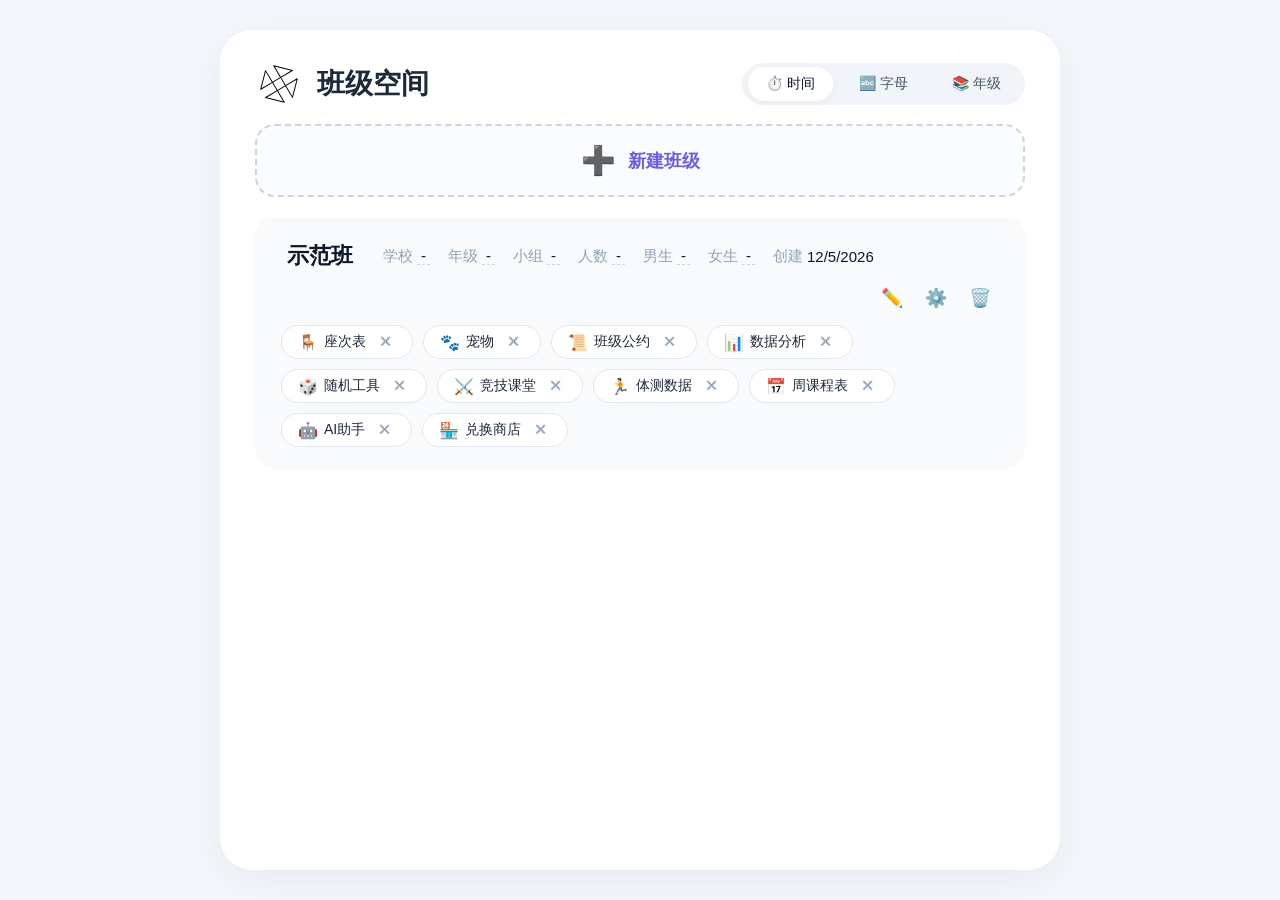
==== index.html @ f563e277 "Add files via upload" ====
<!-- 班级管理系统 | Copyright (c) 2026 黄迁胜 | 根据 MIT 许可证授权，详情请见项目根目录的 LICENSE 文件 -->
<!DOCTYPE html>
<html lang="zh-CN">
<head>
    <meta charset="UTF-8" />
    <meta name="viewport" content="width=device-width, initial-scale=1.0" />
    <link rel="icon" type="image/svg+xml" href="logo.svg">
    <link rel="apple-touch-icon" href="icon.svg">
<link rel="manifest" href="manifest.json">
<title>班级空间</title>
    <style>
        /* ===== 全局重置 ===== */
        * {
            margin: 0;
            padding: 0;
            box-sizing: border-box;
        }

        body {
            font-family: 'Segoe UI', 'Microsoft YaHei', sans-serif;
            background: #f4f7fb;
            min-height: 100vh;
            display: flex;
            justify-content: center;
            padding: 30px 20px;
        }

        .app {
            max-width: min(1100px, calc(100vw - 440px));
            width: 100%;
            background: white;
            border-radius: 32px;
            padding: 30px 35px 40px;
            box-shadow: 0 10px 40px rgba(0, 0, 0, 0.06);
            position: relative;
        }

        /* ----- 左侧固定 QQ 群区域（宽度严格 176px） ----- */
        .qq-sidebar {
            position: fixed;
            left: 20px;
            top: 50%;
            transform: translateY(-50%);
            z-index: 999;
            width: 176px;
            flex-shrink: 0;
            background: rgba(255, 255, 255, 0.92);
            backdrop-filter: blur(8px);
            border-radius: 20px;
            padding: 20px 18px;
            box-shadow: 0 4px 24px rgba(0, 0, 0, 0.10);
            border: 1px solid rgba(0, 0, 0, 0.04);
            display: flex;
            flex-direction: column;
            align-items: center;
            gap: 12px;
            overflow: hidden;
            transition: all 0.3s;
        }
        .qq-sidebar .qq-label {
            font-size: 14px;
            color: #888;
            font-weight: 500;
            letter-spacing: 1px;
        }
        .qq-sidebar .qq-number {
            width: 100%;
            font-size: 18px;
            font-weight: 700;
            color: #1e293b;
            font-family: 'Courier New', monospace;
            background: #f1f5f9;
            padding: 4px 8px;
            border-radius: 8px;
            cursor: pointer;
            transition: background 0.2s;
            user-select: none;
            word-break: break-all;
            white-space: normal;
            text-align: center;
        }
        .qq-sidebar .qq-number:hover {
            background: #e9edf4;
        }
        .qq-sidebar .qq-qr {
            width: 140px;
            height: 140px;
            border-radius: 12px;
            overflow: hidden;
            background: #f1f5f9;
            border: 1px solid #e9edf4;
            display: flex;
            align-items: center;
            justify-content: center;
            position: relative;
            cursor: pointer;
            transition: transform 0.2s;
            flex-shrink: 0;
        }
        .qq-sidebar .qq-qr:hover {
            transform: scale(1.02);
            box-shadow: 0 0 12px rgba(0,0,0,0.08);
        }
        .qq-sidebar .qq-qr img {
            width: 100%;
            height: 100%;
            object-fit: contain;
        }
        .qq-sidebar .qq-qr .upload-hint {
            font-size: 13px;
            color: #94a3b8;
            text-align: center;
            line-height: 1.4;
            padding: 6px;
            pointer-events: none;
        }
        .qq-sidebar .copy-btn {
            background: #6c5ce7;
            border: none;
            color: #fff;
            font-size: 14px;
            padding: 6px 18px;
            border-radius: 30px;
            cursor: pointer;
            transition: 0.2s;
            font-weight: 500;
            width: 100%;
        }
        .qq-sidebar .copy-btn:hover {
            background: #5a4bd1;
            transform: scale(1.02);
        }
        .qq-sidebar .copy-btn.copied {
            background: #27ae60;
        }

        /* ===== [新增] 问卷调查区域（与QQ群样式完全统一） ===== */
        .qq-sidebar .divider {
            width: 100%;
            height: 1px;
            background: #e9edf4;
            margin: 6px 0 10px 0;
            flex-shrink: 0;
        }
        .qq-sidebar .survey-section {
            width: 100%;
            display: flex;
            flex-direction: column;
            align-items: center;
            gap: 10px;
        }
        .qq-sidebar .survey-label {
            font-size: 14px;
            color: #888;
            font-weight: 500;
            letter-spacing: 1px;
        }
        .qq-sidebar .survey-link {
            width: 100%;
            font-size: 11px;
            font-weight: 700;
            color: #1e293b;
            font-family: 'Courier New', monospace;
            background: #f1f5f9;
            padding: 4px 8px;
            border-radius: 8px;
            cursor: pointer;
            transition: background 0.2s;
            user-select: none;
            word-break: break-all;
            white-space: normal;
            text-align: center;
        }
        .qq-sidebar .survey-link:hover {
            background: #e9edf4;
        }
        .qq-sidebar .survey-qr {
            width: 140px;
            height: 140px;
            border-radius: 12px;
            overflow: hidden;
            background: #f1f5f9;
            border: 1px solid #e9edf4;
            display: flex;
            align-items: center;
            justify-content: center;
            position: relative;
            cursor: pointer;
            transition: transform 0.2s;
            flex-shrink: 0;
        }
        .qq-sidebar .survey-qr:hover {
            transform: scale(1.02);
            box-shadow: 0 0 12px rgba(0,0,0,0.08);
        }
        .qq-sidebar .survey-qr img {
            width: 100%;
            height: 100%;
            object-fit: contain;
        }
        .qq-sidebar .survey-qr .upload-hint {
            font-size: 13px;
            color: #94a3b8;
            text-align: center;
            line-height: 1.4;
            padding: 6px;
            pointer-events: none;
        }
        .qq-sidebar .copy-link-btn {
            background: #6c5ce7;
            border: none;
            color: #fff;
            font-size: 14px;
            padding: 6px 18px;
            border-radius: 30px;
            cursor: pointer;
            transition: 0.2s;
            font-weight: 500;
            width: 100%;
        }
        .qq-sidebar .copy-link-btn:hover {
            background: #5a4bd1;
            transform: scale(1.02);
        }
        .qq-sidebar .copy-link-btn.copied {
            background: #27ae60;
        }
        .qq-sidebar .survey-upload-input {
            display: none;
        }

        /* 图片放大弹窗 */
        .image-preview-overlay {
            display: none;
            position: fixed;
            top: 0;
            left: 0;
            width: 100%;
            height: 100%;
            background: rgba(0,0,0,0.7);
            backdrop-filter: blur(8px);
            z-index: 99999;
            align-items: center;
            justify-content: center;
            cursor: pointer;
        }
        .image-preview-overlay.active {
            display: flex;
        }
        .image-preview-overlay img {
            max-width: 90%;
            max-height: 90%;
            border-radius: 12px;
            box-shadow: 0 4px 40px rgba(0,0,0,0.3);
            background: white;
            padding: 8px;
        }

        /* 隐藏的文件上传 input */
        #qqQrUpload {
            display: none;
        }

        /* 响应式：小屏幕隐藏侧边栏 */
        @media (max-width: 1300px) {
            .qq-sidebar {
                display: none;
            }
        }

        /* 头部：标题 + 排序 */
        .app-header {
            display: flex;
            flex-wrap: wrap;
            align-items: center;
            justify-content: space-between;
            margin-bottom: 28px;
            gap: 16px;
        }

        /* [修复] 标题行垂直对齐，确保 Logo 与文字在同一高度 */
        .app-header h1 {
            font-size: 28px;
            font-weight: 700;
            color: #1e293b;
            display: flex;
            align-items: center;
            gap: 6px;
        }
        .app-header h1 small {
            font-size: 16px;
            font-weight: 400;
            color: #94a3b8;
            margin-left: 12px;
        }

        .sort-toolbar {
            display: flex;
            align-items: center;
            gap: 8px;
            background: #f1f5f9;
            padding: 4px 6px;
            border-radius: 40px;
        }
        .sort-toolbar button {
            background: transparent;
            border: none;
            padding: 8px 18px;
            border-radius: 30px;
            font-size: 14px;
            font-weight: 500;
            color: #475569;
            cursor: pointer;
            transition: 0.15s;
        }
        .sort-toolbar button.active {
            background: white;
            color: #0f172a;
            box-shadow: 0 2px 8px rgba(0, 0, 0, 0.04);
        }
        .sort-toolbar button:hover:not(.active) {
            background: #e2e8f0;
        }

        /* 班级列表 */
        .class-list {
            display: flex;
            flex-direction: column;
            gap: 20px;
        }

        .class-item {
            background: #f8fafc;
            border-radius: 20px;
            padding: 20px 24px;
            border: 2px solid transparent;
            transition: all 0.2s;
            cursor: default;
        }
        .class-item:hover {
            background: #f1f5f9;
            border-color: #e2e8f0;
        }

        /* 新建班级条 */
        .class-item-new {
            border: 2px dashed #cbd5e1;
            background: #fafcff;
            cursor: pointer;
            display: flex;
            align-items: center;
            justify-content: center;
            padding: 18px 24px;
            font-size: 18px;
            font-weight: 600;
            color: #6c5ce7;
            transition: 0.2s;
        }
        .class-item-new:hover {
            background: #f1f5f9;
            border-color: #6c5ce7;
            transform: scale(1.01);
        }
        .class-item-new .icon {
            font-size: 28px;
            margin-right: 12px;
        }

        .class-info-row {
            display: flex;
            flex-wrap: wrap;
            align-items: center;
            gap: 12px 24px;
            margin-bottom: 14px;
        }

        .class-name {
            font-size: 22px;
            font-weight: 700;
            color: #0f172a;
            cursor: text;
            padding: 2px 6px;
            border-radius: 6px;
        }
        .class-name:hover {
            background: #e9edf4;
        }

        .class-meta {
            display: flex;
            flex-wrap: wrap;
            gap: 6px 18px;
            font-size: 15px;
            color: #334155;
        }
        .class-meta span {
            display: inline-flex;
            align-items: center;
            gap: 4px;
        }
        .class-meta .label {
            color: #94a3b8;
            font-weight: 400;
        }
        .class-meta .value {
            font-weight: 500;
            color: #0f172a;
        }
        .class-meta .editable {
            cursor: pointer;
            border-bottom: 1px dashed #cbd5e1;
            padding: 0 4px;
        }
        .class-meta .editable:hover {
            background: #e2e8f0;
            border-color: #6c5ce7;
        }

        .class-actions {
            margin-left: auto;
            display: flex;
            gap: 6px;
        }
        .class-actions button {
            background: transparent;
            border: none;
            color: #94a3b8;
            font-size: 18px;
            padding: 4px 8px;
            border-radius: 8px;
            cursor: pointer;
            transition: 0.15s;
            line-height: 1;
        }
        .class-actions button:hover {
            background: #e2e8f0;
            color: #475569;
        }
        .class-actions .btn-del:hover {
            color: #ef4444;
            background: #fee2e2;
        }

        /* 模块标签 */
        .module-tags {
            display: flex;
            flex-wrap: wrap;
            gap: 10px;
            margin-top: 4px;
        }
        .module-tag {
            background: white;
            padding: 6px 16px;
            border-radius: 30px;
            font-size: 14px;
            font-weight: 500;
            color: #1e293b;
            border: 1px solid #e2e8f0;
            display: inline-flex;
            align-items: center;
            gap: 6px;
            text-decoration: none;
            transition: 0.15s;
        }
        .module-tag:hover {
            border-color: #6c5ce7;
            background: #f8f6ff;
        }
        .module-tag .icon {
            font-size: 16px;
        }
        .module-tag .del-mod {
            margin-left: 4px;
            color: #94a3b8;
            cursor: pointer;
            font-size: 14px;
            border-radius: 50%;
            width: 20px;
            height: 20px;
            display: inline-flex;
            align-items: center;
            justify-content: center;
            transition: 0.15s;
        }
        .module-tag .del-mod:hover {
            background: #fee2e2;
            color: #ef4444;
        }

        /* 模态框 */
        .modal-overlay {
            display: none;
            position: fixed;
            top: 0;
            left: 0;
            right: 0;
            bottom: 0;
            background: rgba(15, 23, 42, 0.3);
            backdrop-filter: blur(4px);
            align-items: center;
            justify-content: center;
            z-index: 1000;
        }
        .modal-overlay.active {
            display: flex;
        }
        .modal-box {
            background: white;
            border-radius: 32px;
            padding: 32px 40px;
            max-width: 520px;
            width: 90%;
            max-height: 90vh;
            overflow-y: auto;
            box-shadow: 0 30px 60px rgba(0, 0, 0, 0.2);
            animation: modalFade 0.2s ease-out;
        }
        @keyframes modalFade {
            from { opacity: 0; transform: scale(0.95) translateY(10px); }
            to { opacity: 1; transform: scale(1) translateY(0); }
        }
        .modal-box h2 {
            font-size: 22px;
            font-weight: 600;
            color: #0f172a;
            margin-bottom: 20px;
        }
        .modal-box .sub {
            font-size: 15px;
            color: #64748b;
            margin-bottom: 18px;
        }
        .modal-box .form-group {
            margin-bottom: 16px;
        }
        .modal-box .form-group label {
            display: block;
            font-weight: 500;
            color: #334155;
            margin-bottom: 4px;
            font-size: 14px;
        }
        .modal-box .form-group input {
            width: 100%;
            padding: 10px 14px;
            border: 1px solid #d1d9e6;
            border-radius: 12px;
            font-size: 16px;
            outline: none;
            transition: 0.15s;
        }
        .modal-box .form-group input:focus {
            border-color: #6c5ce7;
            box-shadow: 0 0 0 3px rgba(108, 92, 231, 0.1);
        }
        .modal-box .form-row {
            display: grid;
            grid-template-columns: 1fr 1fr;
            gap: 16px;
        }

        .module-check-list {
            display: flex;
            flex-direction: column;
            gap: 12px;
            margin-bottom: 20px;
        }
        .module-check-item {
            display: flex;
            align-items: center;
            gap: 14px;
            padding: 8px 12px;
            border-radius: 14px;
            background: #f8fafc;
            transition: 0.15s;
            cursor: pointer;
        }
        .module-check-item:hover {
            background: #f1f5f9;
        }
        .module-check-item input[type="checkbox"] {
            width: 20px;
            height: 20px;
            accent-color: #6c5ce7;
            cursor: pointer;
        }
        .module-check-item label {
            font-size: 17px;
            font-weight: 500;
            color: #1e293b;
            cursor: pointer;
            display: flex;
            align-items: center;
            gap: 8px;
            flex: 1;
        }
        .module-check-item .icon {
            font-size: 22px;
        }
        .module-check-item .mod-actions {
            display: flex;
            gap: 6px;
        }
        .module-check-item .mod-actions button {
            background: transparent;
            border: none;
            color: #94a3b8;
            cursor: pointer;
            font-size: 16px;
            padding: 2px 6px;
            border-radius: 6px;
            transition: 0.15s;
        }
        .module-check-item .mod-actions button:hover {
            background: #e2e8f0;
        }
        .module-check-item .mod-actions .del-mod-btn:hover {
            color: #ef4444;
            background: #fee2e2;
        }

        .modal-actions {
            display: flex;
            justify-content: flex-end;
            gap: 12px;
            margin-top: 8px;
        }
        .modal-actions button {
            padding: 10px 28px;
            border-radius: 40px;
            font-size: 16px;
            font-weight: 600;
            border: none;
            cursor: pointer;
            transition: 0.2s;
        }
        .modal-actions .btn-confirm {
            background: #6c5ce7;
            color: white;
        }
        .modal-actions .btn-confirm:hover {
            background: #5a4bd1;
        }
        .modal-actions .btn-cancel {
            background: #e9edf4;
            color: #475569;
        }
        .modal-actions .btn-cancel:hover {
            background: #dce1ea;
        }

        .btn-add-module-global {
            background: #f1f5f9;
            border: none;
            padding: 8px 20px;
            border-radius: 30px;
            cursor: pointer;
            font-size: 14px;
            font-weight: 500;
            transition: 0.15s;
            margin-top: 8px;
        }
        .btn-add-module-global:hover {
            background: #e2e8f0;
        }

        /* ===== [新增] 右侧教学工具导航 ===== */
        .tools-sidebar {
            position: fixed;
            right: 20px;
            top: 50%;
            transform: translateY(-50%);
            z-index: 999;
            width: 176px;
            flex-shrink: 0;
            background: rgba(255, 255, 255, 0.92);
            backdrop-filter: blur(8px);
            border-radius: 20px;
            padding: 20px 18px;
            box-shadow: 0 4px 24px rgba(0, 0, 0, 0.10);
            border: 1px solid rgba(0, 0, 0, 0.04);
            display: flex;
            flex-direction: column;
            align-items: center;
            gap: 8px;
        }
        .tools-sidebar .tools-list {
            width: 100%;
            display: flex;
            flex-direction: column;
            gap: 6px;
            max-height: 420px;
            overflow-y: auto;
            padding-right: 2px;
        }
        .tools-sidebar .tools-list::-webkit-scrollbar {
            width: 2px;
        }
        .tools-sidebar .tools-list::-webkit-scrollbar-thumb {
            background: #d1d9e6;
            border-radius: 10px;
        }

        /* 统一分隔线样式 */
        .section-divider {
            display: flex;
            align-items: center;
            gap: 8px;
            padding: 2px 0 4px 0;
            width: 100%;
            cursor: default;
            user-select: none;
            pointer-events: none;
            border: none;
            background: transparent;
        }
        .section-divider::before,
        .section-divider::after {
            content: '';
            flex: 1;
            height: 1px;
            background: #d1d9e6;
        }
        .section-divider span {
            padding: 0 6px;
            font-size: 11px;
            font-weight: 500;
            color: #94a3b8;
            letter-spacing: 2px;
            flex-shrink: 0;
        }
        .section-divider:first-of-type {
            padding-top: 0;
        }

        /* 链接卡片 */
        .tool-item {
            background: #f8fafc;
            border-radius: 8px;
            padding: 5px 8px 5px 10px;
            display: flex;
            align-items: center;
            justify-content: space-between;
            gap: 4px;
            border: 1px solid #e9edf4;
            cursor: grab;
            transition: 0.12s;
            font-size: 12px;
            color: #1e293b;
            user-select: none;
        }
        .tool-item:hover {
            background: #f1f5f9;
            border-color: #6c5ce7;
        }
        .tool-item .tool-name {
            flex: 1;
            overflow: hidden;
            text-overflow: ellipsis;
            white-space: nowrap;
            cursor: pointer;
            color: #1e293b;
            font-weight: 500;
            font-size: 12px;
            text-decoration: none;
        }
        .tool-item .tool-name:hover {
            color: #6c5ce7;
        }
        .tool-item.is-placeholder .tool-name {
            color: #94a3b8;
            font-style: italic;
        }
        .tool-item .tool-del {
            color: #94a3b8;
            cursor: pointer;
            font-size: 12px;
            padding: 0 2px;
            transition: 0.15s;
            line-height: 1;
            flex-shrink: 0;
        }
        .tool-item .tool-del:hover {
            color: #ef4444;
            background: #fee2e2;
            border-radius: 4px;
        }
        .tool-item.dragging {
            opacity: 0.3;
            border-color: #6c5ce7;
        }
        .tool-item.drag-over {
            border-color: #6c5ce7;
            background: #e9edf4;
        }

        .tools-add-bar {
            width: 100%;
            display: flex;
            flex-direction: column;
            gap: 4px;
            margin-top: 2px;
        }
        .tools-add-bar input {
            width: 100%;
            padding: 4px 8px;
            border: 1px solid #d1d9e6;
            border-radius: 6px;
            font-size: 12px;
            outline: none;
            background: #fafcff;
            transition: 0.15s;
        }
        .tools-add-bar input:focus {
            border-color: #6c5ce7;
            box-shadow: 0 0 0 2px rgba(108, 92, 231, 0.08);
        }
        .tools-add-bar .btn-row {
            display: flex;
            gap: 4px;
        }
        .tools-add-bar .btn {
            flex: 1;
            padding: 4px 0;
            border: none;
            border-radius: 20px;
            font-size: 12px;
            font-weight: 600;
            cursor: pointer;
            transition: 0.15s;
            text-align: center;
        }
        .tools-add-bar .btn-primary {
            background: #6c5ce7;
            color: #fff;
        }
        .tools-add-bar .btn-primary:hover {
            background: #5a4bd1;
        }
        .tools-add-bar .btn-outline {
            background: transparent;
            border: 1px solid #d1d9e6;
            color: #475569;
        }
        .tools-add-bar .btn-outline:hover {
            background: #f1f5f9;
        }

        .tools-footer-hint {
            font-size: 11px;
            color: #b0c0d0;
            text-align: center;
            margin-top: 2px;
            line-height: 1.5;
        }
        .tools-footer-hint span {
            display: inline-block;
            background: #f1f5f9;
            padding: 0 6px;
            border-radius: 4px;
            color: #6c5ce7;
        }

        @media (max-width: 1300px) {
            .tools-sidebar {
                display: none;
            }
        }

        /* 响应式 */
        @media (max-width: 700px) {
            .app { padding: 20px 16px; }
            .class-info-row { flex-direction: column; align-items: flex-start; gap: 10px; }
            .class-actions { margin-left: 0; width: 100%; justify-content: flex-end; }
            .class-meta { font-size: 14px; }
            .modal-box { padding: 24px 20px; }
            .modal-box .form-row { grid-template-columns: 1fr; }
        }
    </style>
</head>
<body>

<!-- ===== 左侧固定 QQ 群 ===== -->
<div class="qq-sidebar" id="qqSidebar">
    <span class="qq-label">💬 QQ群</span>
    <span class="qq-number" id="qqNumberDisplay" title="下方按钮复制">732661764</span>
    <div class="qq-qr" id="qqQrContainer">
        <img id="qqQrImage" style="display:none;" alt="QQ群二维码" />
        <span class="upload-hint" id="uploadHint">单击放大 · 三击上传</span>
    </div>
    <input type="file" id="qqQrUpload" accept="image/*" />
    <button class="copy-btn" id="copyQqBtn">📋 复制群号</button>

    <!-- ===== [新增] 分隔线 ===== -->
    <div class="divider"></div>

    <!-- ===== [新增] 问卷调查区域 ===== -->
    <div class="survey-section">
        <span class="survey-label">📋 教师问卷</span>
        <span class="survey-link" id="surveyLinkDisplay" title="下方按钮复制">https://v.wjx.cn/vm/rxA9ZYe.aspx</span>
        <div class="survey-qr" id="surveyQrContainer">
            <img id="surveyQrImage" style="display:none;" alt="问卷二维码" />
            <span class="upload-hint" id="surveyUploadHint">单击放大 · 三击上传</span>
        </div>
        <input type="file" id="surveyQrUpload" class="survey-upload-input" accept="image/*" />
        <button class="copy-link-btn" id="copySurveyLinkBtn">📋 复制链接</button>
    </div>
</div>

<!-- ===== [新增] 右侧教学工具导航 ===== -->
<div class="tools-sidebar" id="toolsSidebar">
    <div class="tools-list" id="toolsList"><div class="empty-tip" style="color:#94a3b8;text-align:center;font-size:12px;padding:12px 0;">加载中...</div></div>

    <div class="section-divider">
        <span>新 增</span>
    </div>

    <div class="tools-add-bar">
        <input type="text" id="toolNameInput" placeholder="名称" />
        <input type="text" id="toolUrlInput" placeholder="网址" />
        <div class="btn-row">
            <button class="btn btn-primary" id="addToolBtn">添加</button>
            <button class="btn btn-outline" id="resetToolsBtn">重置</button>
        </div>
    </div>
    <div class="tools-footer-hint"><span>单击</span>跳转 · <span>双击</span>编辑 · 拖拽排序</div>
</div>

<!-- 图片放大预览 -->
<div class="image-preview-overlay" id="imagePreviewOverlay">
    <img id="previewImage" src="" alt="二维码放大预览" />
</div>

<!-- ===== 主内容 ===== -->
<div class="app">
    <!-- 头部 -->
    <div class="app-header">
        <h1>
            <span id="toggleSidebarBtn" style="display: inline-flex; align-items: center; justify-content: center; cursor: pointer;">
                <img src="logo.svg" alt="logo" style="width:48px; height:48px; vertical-align: middle; margin-right: 8px;">
            </span>
            班级空间
        </h1>
                <div style="display:flex; align-items:center; gap:10px; flex-wrap:wrap;">
            <button id="installBtn" style="display:none; background:#6c5ce7; color:#fff; border:none; padding:8px 18px; border-radius:30px; font-size:14px; font-weight:600; cursor:pointer; box-shadow:0 4px 12px rgba(108,92,231,0.3); transition:0.2s; font-family:inherit;" onmouseover="this.style.background='#5a4bd1'" onmouseout="this.style.background='#6c5ce7'">
                📲 安装到桌面
            </button>
            <div class="sort-toolbar" id="sortToolbar">
                <button class="active" data-sort="time">⏱️ 时间</button>
                <button data-sort="alpha">🔤 字母</button>
                <button data-sort="grade">📚 年级</button>
            </div>
        </div>

    <!-- 班级列表 -->
    <div class="class-list" id="classList"></div>
</div>

<!-- ===== 模态框：新建/编辑班级基本信息 ===== -->
<div class="modal-overlay" id="infoModal">
    <div class="modal-box">
        <h2 id="infoModalTitle">新建班级</h2>
        <div class="form-group">
            <label>班级名称 *</label>
            <input type="text" id="infoName" placeholder="如：一班" />
        </div>
        <div class="form-group">
            <label>学校</label>
            <input type="text" id="infoSchool" placeholder="学校名称" />
        </div>
        <div class="form-group">
            <label>年级</label>
            <select id="infoGrade">
                <option value="">请选择年级</option>
            </select>
        </div>
        <div class="form-row">
            <div class="form-group">
                <label>小组数</label>
                <input type="number" id="infoGroupCount" placeholder="0" min="0" />
            </div>
            <div class="form-group">
                <label>班级人数</label>
                <input type="number" id="infoStudentCount" placeholder="0" min="0" />
            </div>
        </div>
        <div class="form-row">
            <div class="form-group">
                <label>男生人数</label>
                <input type="number" id="infoMaleCount" placeholder="0" min="0" />
            </div>
            <div class="form-group">
                <label>女生人数</label>
                <input type="number" id="infoFemaleCount" placeholder="0" min="0" />
            </div>
        </div>
        <div class="modal-actions">
            <button class="btn-cancel" id="infoCancel">取消</button>
            <button class="btn-confirm" id="infoConfirm">保存</button>
        </div>
    </div>
</div>

<!-- ===== 模态框：管理功能模块 ===== -->
<div class="modal-overlay" id="moduleModal">
    <div class="modal-box">
        <h2 id="moduleModalTitle">管理功能模块</h2>
        <div class="sub" id="moduleModalSub">为班级「<span id="moduleClassName"></span>」选择启用的功能</div>
        <div class="module-check-list" id="moduleCheckList"></div>
        <!-- 纯白按钮：视觉隐藏但功能保留 -->
        <div style="display:flex; gap:12px; flex-wrap:wrap; margin-bottom:16px;">
            <button class="btn-add-module-global" id="btnAddModuleGlobal" style="background:white; color:white; border:1px solid white; cursor:pointer; padding:8px 20px; border-radius:30px;">
                 新增全局模块
            </button>
            <span style="font-size:13px;color:white;align-self:center;">（新增后所有班级可选）</span>
        </div>
        <div class="modal-actions">
            <button class="btn-cancel" id="moduleCancel">取消</button>
            <button class="btn-confirm" id="moduleConfirm">保存</button>
        </div>
    </div>
</div>

<script src="dataManager.js"></script>
<script>
    // ================================================================
    //  原有 home.html 全部脚本（原样保留）
    // ================================================================

    const MODULES_STORAGE_KEY = 'homepage_available_modules';
    const CLASSES_STORAGE_KEY = 'homepage_classes_data';
    const SORT_KEY = 'homepage_sort_mode';
    const QR_IMAGE_KEY = 'homepage_qq_qr_image';

    // ===== 年级选项（从幼儿园到九年级） =====
    const GRADE_OPTIONS = [
        { label: '小班', value: '小班', sortOrder: 1 },
        { label: '中班', value: '中班', sortOrder: 2 },
        { label: '大班', value: '大班', sortOrder: 3 },
        { label: '一年级', value: '一年级', sortOrder: 4 },
        { label: '二年级', value: '二年级', sortOrder: 5 },
        { label: '三年级', value: '三年级', sortOrder: 6 },
        { label: '四年级', value: '四年级', sortOrder: 7 },
        { label: '五年级', value: '五年级', sortOrder: 8 },
        { label: '六年级', value: '六年级', sortOrder: 9 },
        { label: '七年级', value: '七年级', sortOrder: 10 },
        { label: '八年级', value: '八年级', sortOrder: 11 },
        { label: '九年级', value: '九年级', sortOrder: 12 }
    ];

    // 年级排序值映射（用于快速查找）
    const GRADE_SORT_ORDER = {};
    GRADE_OPTIONS.forEach(g => { GRADE_SORT_ORDER[g.value] = g.sortOrder; });

    // ===== 默认模块（完整 1 个） =====
    const DEFAULT_MODULES = [
    { key: 'seat', label: '座次表', icon: '🪑', url: 'seat.html' },
    { key: 'pet', label: '宠物', icon: '🐾', url: 'pet.html' },
    { key: 'convention', label: '班级公约', icon: '📜', url: 'convention.html' },
    { key: 'statistics', label: '数据分析', icon: '📊', url: 'statistics.html' },
    { key: 'random', label: '随机工具', icon: '🎲', url: 'random.html' },
    { key: 'competition', label: '竞技课堂', icon: '⚔️', url: 'classroom-competition.html' },
    { key: 'fitness', label: '体测数据', icon: '🏃', url: 'fitness.html' },
    { key: 'schedule', label: '周课程表', icon: '📅', url: 'schedule.html' },
    { key: 'ai', label: 'AI助手', icon: '🤖', url: 'ai.html' },
    { key: 'shop', label: '兑换商店', icon: '🏪', url: 'shop.html' }
];
    // 所有模块的 key 列表
    const ALL_MODULE_KEYS = DEFAULT_MODULES.map(m => m.key);

    function loadModules() {
        const raw = localStorage.getItem(MODULES_STORAGE_KEY);
        if (raw) {
            try {
                const parsed = JSON.parse(raw);
                // 检查是否包含所有默认模块，若缺少则补全（仅补全局列表，不涉及班级）
                let needSave = false;
                DEFAULT_MODULES.forEach(dm => {
                    if (!parsed.some(m => m.key === dm.key)) {
                        parsed.push(dm);
                        needSave = true;
                    }
                });
                if (needSave) {
                    saveModules(parsed);
                }
                return parsed;
            } catch (e) {}
        }
        saveModules(DEFAULT_MODULES);
        return DEFAULT_MODULES;
    }

    function saveModules(modules) {
        localStorage.setItem(MODULES_STORAGE_KEY, JSON.stringify(modules));
    }

    let availableModules = loadModules();

    // ===== 加载班级数据 =====
    function loadClasses() {
        const raw = localStorage.getItem(CLASSES_STORAGE_KEY);
        if (raw) {
            try {
                const data = JSON.parse(raw);
                if (data && data.classes && data.classes.length > 0) {
                    // 兼容旧数据：为没有 grade 字段的班级补上默认值
                    data.classes.forEach(cls => {
                        if (!cls.grade) cls.grade = '';
                    });
                    return data;
                }
            } catch (e) {}
        }
        // 首次使用时创建默认数据：只有一个“示范班”
        const defaultData = {
            classes: [{
                id: 'cls_demo_' + Date.now(),
                name: '示范班',
                school: '',
                grade: '',
                studentCount: 0,
                groupCount: 0,
                maleCount: 0,
                femaleCount: 0,
                modules: [...ALL_MODULE_KEYS],
                createdAt: Date.now()
            }]
        };
        saveClasses(defaultData);
        return defaultData;
    }

    function saveClasses(data) {
        localStorage.setItem(CLASSES_STORAGE_KEY, JSON.stringify(data));
    }

    function getSortMode() {
        return localStorage.getItem(SORT_KEY) || 'time';
    }

    function setSortMode(mode) {
        localStorage.setItem(SORT_KEY, mode);
    }

    let classesData = loadClasses();
    let currentSort = getSortMode();

    // ================================================================
    //  辅助函数
    // ================================================================

    function getModuleLabel(key) {
        const found = availableModules.find(m => m.key === key);
        return found ? found.label : key;
    }

    function getModuleIcon(key) {
        const found = availableModules.find(m => m.key === key);
        return found ? found.icon : '📎';
    }

    function getModuleUrl(key) {
        const found = availableModules.find(m => m.key === key);
        return found ? found.url : '#';
    }

    // ===== 年级排序函数 =====
    function getGradeSortOrder(grade) {
        return GRADE_SORT_ORDER[grade] || 999; // 未知年级排最后
    }

    function sortClasses(classes, mode) {
        const list = [...classes];
        if (mode === 'alpha') {
            list.sort((a, b) => a.name.localeCompare(b.name, 'zh-CN'));
        } else if (mode === 'grade') {
            list.sort((a, b) => {
                const orderA = getGradeSortOrder(a.grade || '');
                const orderB = getGradeSortOrder(b.grade || '');
                // 未知年级排最后
                if (orderA === 999 && orderB !== 999) return 1;
                if (orderB === 999 && orderA !== 999) return -1;
                // 高年级在前
                return orderB - orderA;
            });
        } else { // time
            list.sort((a, b) => b.createdAt - a.createdAt);
        }
        return list;
    }

    function getNextModuleKey() {
        const existing = availableModules.map(m => m.key);
        let i = 1;
        while (existing.includes('mod' + i)) i++;
        return 'mod' + i;
    }

    // ================================================================
    //  QQ 二维码上传与显示
    // ================================================================

    function loadQrImage() {
        // ★ 固定路径：根目录下的二维码图片（中文文件名）
        const FIXED_QR_PATH = 'qq_group.jpg';

        const img = document.getElementById('qqQrImage');
        img.src = FIXED_QR_PATH;
        img.onload = function() {
            // 图片加载成功，显示
            img.style.display = 'block';
            document.getElementById('uploadHint').style.display = 'none';
        };
        img.onerror = function() {
            // 图片不存在，静默隐藏（无任何提示）
            img.style.display = 'none';
            document.getElementById('uploadHint').style.display = 'block';
        };

        // 检查 localStorage 是否有备用图片（可选）
        try {
            const data = localStorage.getItem(QR_IMAGE_KEY);
            if (data) {
                // 如果固定图片加载失败，但 localStorage 有数据，可以备用
                // 但这里保持静默，不做额外处理
            }
        } catch(e) {}
    }

    // ================================================================
    //  渲染班级列表
    // ================================================================

    function render() {
        classesData.classes.forEach(cls => {
            if (!cls.id) {
                cls.id = 'cls_' + Date.now() + '_' + Math.random().toString(36).slice(2, 6);
            }
        });
        saveClasses(classesData);
        const container = document.getElementById('classList');
        container.innerHTML = '';

        // 新建班级条
        const newItem = document.createElement('div');
        newItem.className = 'class-item class-item-new';
        newItem.innerHTML = `<span class="icon">➕</span> 新建班级`;
        newItem.addEventListener('click', function() { openInfoModal(null); });
        container.appendChild(newItem);

        const sorted = sortClasses(classesData.classes, currentSort);

        sorted.forEach((cls, idx) => {
            const originalIndex = classesData.classes.indexOf(cls);

            // 读取座次表实际数据
            const classDataKey = 'classroomData_' + cls.id;
            const rawData = localStorage.getItem(classDataKey);
            let actualCount = 0;
            let actualGroupCount = 0;
            let actualMaleCount = 0;
            let actualFemaleCount = 0;
            if (rawData) {
                try {
                    const parsed = JSON.parse(rawData);
                    if (parsed.students) {
                        const activeStudents = parsed.students.filter(s => !s.onLeave);
                        actualCount = activeStudents.length;
                        // 只统计非“未分组”的小组
                        const groupNames = new Set(activeStudents.map(s => s.groupName).filter(g => g && g !== '未分组'));
                        actualGroupCount = groupNames.size;
                        // ★ 统计男女
                        actualMaleCount = activeStudents.filter(s => s.gender === '男').length;
                        actualFemaleCount = activeStudents.filter(s => s.gender === '女').length;
                    }
                } catch(e) {}
            }

            // 显示占位符：如果数据为 0 或空，显示 '-'
            const countDisplay = actualCount > 0 ? actualCount : '-';
            const groupDisplay = actualGroupCount > 0 ? actualGroupCount : '-';
            const schoolDisplay = cls.school && cls.school.trim() !== '' ? cls.school : '-';
            const gradeDisplay = cls.grade && cls.grade.trim() !== '' ? cls.grade : '-';
            const maleDisplay = actualMaleCount > 0 ? actualMaleCount : '-';
            const femaleDisplay = actualFemaleCount > 0 ? actualFemaleCount : '-';

            const item = document.createElement('div');
            item.className = 'class-item';

            // 上行：基本信息
            const infoRow = document.createElement('div');
            infoRow.className = 'class-info-row';

            const nameSpan = document.createElement('span');
            nameSpan.className = 'class-name';
            nameSpan.textContent = cls.name;
            nameSpan.title = '双击编辑基本信息';
            nameSpan.addEventListener('dblclick', function(e) {
                e.stopPropagation();
                openInfoModal(originalIndex);
            });

            const metaDiv = document.createElement('div');
            metaDiv.className = 'class-meta';
            // 顺序：学校 · 年级 · 小组 · 人数 · 男生 · 女生 · 创建时间
            metaDiv.innerHTML = `
                <span><span class="label">学校</span> <span class="value editable" data-field="school">${schoolDisplay}</span></span>
                <span><span class="label">年级</span> <span class="value editable" data-field="grade">${gradeDisplay}</span></span>
                <span><span class="label">小组</span> <span class="value editable" data-field="groupCount">${groupDisplay}</span></span>
                <span><span class="label">人数</span> <span class="value editable" data-field="studentCount">${countDisplay}</span></span>
                <span><span class="label">男生</span> <span class="value editable" data-field="maleCount">${maleDisplay}</span></span>
                <span><span class="label">女生</span> <span class="value editable" data-field="femaleCount">${femaleDisplay}</span></span>
                <span><span class="label">创建</span> <span class="value">${new Date(cls.createdAt).toLocaleDateString()}</span></span>
            `;
            metaDiv.querySelectorAll('.editable').forEach(el => {
                el.addEventListener('click', function(e) {
                    e.stopPropagation();
                    openInfoModal(originalIndex);
                });
            });

            // 操作按钮
            const actionsDiv = document.createElement('div');
            actionsDiv.className = 'class-actions';

            const editBtn = document.createElement('button');
            editBtn.textContent = '✏️';
            editBtn.title = '编辑班级信息';
            editBtn.addEventListener('click', function(e) {
                e.stopPropagation();
                openInfoModal(originalIndex);
            });

            // 齿轮 → 打开模块管理
            const settingsBtn = document.createElement('button');
            settingsBtn.textContent = '⚙️';
            settingsBtn.title = '管理功能模块';
            settingsBtn.addEventListener('click', function(e) {
                e.stopPropagation();
                openModuleManager(originalIndex);
            });

            const delBtn = document.createElement('button');
            delBtn.textContent = '🗑️';
            delBtn.className = 'btn-del';
            delBtn.title = '删除此班级';
            delBtn.addEventListener('click', function(e) {
                e.stopPropagation();
                if (classesData.classes.length <= 1) {
                    alert('至少保留一个班级。');
                    return;
                }
                if (confirm(`确定要删除班级“${cls.name}”吗？`)) {
                    classesData.classes.splice(originalIndex, 1);
                    saveClasses(classesData);
                    render();
                }
            });

            actionsDiv.appendChild(editBtn);
            actionsDiv.appendChild(settingsBtn);
            actionsDiv.appendChild(delBtn);

            infoRow.appendChild(nameSpan);
            infoRow.appendChild(metaDiv);
            infoRow.appendChild(actionsDiv);

            // 下行：模块标签（仅显示用户已勾选的模块）
            const tagsDiv = document.createElement('div');
            tagsDiv.className = 'module-tags';

            cls.modules.forEach(modKey => {
                // 如果全局模块列表中已不存在该模块，则自动清理
                if (!availableModules.some(m => m.key === modKey)) {
                    cls.modules = cls.modules.filter(m => m !== modKey);
                    saveClasses(classesData);
                    return;
                }
                const url = getModuleUrl(modKey);
                const tag = document.createElement('a');
                tag.className = 'module-tag';
                tag.href = (url && url !== '#') ? url + '?classId=' + encodeURIComponent(cls.id) : '#';
                tag.target = '_blank';
                tag.innerHTML = `<span class="icon">${getModuleIcon(modKey)}</span> ${getModuleLabel(modKey)}`;
                const delMod = document.createElement('span');
                delMod.className = 'del-mod';
                delMod.textContent = '✕';
                delMod.title = '移除此模块';
                delMod.addEventListener('click', function(e) {
                    e.preventDefault();
                    e.stopPropagation();
                    if (confirm(`从“${cls.name}”中移除“${getModuleLabel(modKey)}”模块？`)) {
                        cls.modules = cls.modules.filter(m => m !== modKey);
                        saveClasses(classesData);
                        render();
                    }
                });
                tag.appendChild(delMod);
                tagsDiv.appendChild(tag);
            });

            item.appendChild(infoRow);
            item.appendChild(tagsDiv);

            item.addEventListener('dblclick', function(e) {
                if (e.target.closest('button') || e.target.closest('.editable') || e.target.closest('.class-name')) return;
                openModuleManager(originalIndex);
            });

            container.appendChild(item);
        });

        document.querySelectorAll('.sort-toolbar button').forEach(btn => {
            btn.classList.toggle('active', btn.dataset.sort === currentSort);
        });
    }

    // ================================================================
    //  模态框：新建/编辑班级
    // ================================================================

    // 填充年级下拉框
    function populateGradeSelect(select, selectedValue) {
        select.innerHTML = '<option value="">请选择年级</option>';
        GRADE_OPTIONS.forEach(g => {
            const opt = document.createElement('option');
            opt.value = g.value;
            opt.textContent = g.label;
            if (g.value === selectedValue) opt.selected = true;
            select.appendChild(opt);
        });
    }

    let editingIndex = null;

    function openInfoModal(index) {
        if (index === undefined || index === null) {
            editingIndex = null;
            document.getElementById('infoModalTitle').textContent = '新建班级';
            document.getElementById('infoName').value = '';
            document.getElementById('infoSchool').value = '';
            document.getElementById('infoGroupCount').value = '';
            document.getElementById('infoStudentCount').value = '';
            document.getElementById('infoMaleCount').value = '';
            document.getElementById('infoFemaleCount').value = '';
            // 年级下拉框：默认选中空
            populateGradeSelect(document.getElementById('infoGrade'), '');
        } else {
            editingIndex = index;
            const cls = classesData.classes[index];
            if (!cls) return;
            document.getElementById('infoModalTitle').textContent = '编辑班级信息';
            document.getElementById('infoName').value = cls.name || '';
            document.getElementById('infoSchool').value = cls.school || '';
            document.getElementById('infoGroupCount').value = cls.groupCount ?? '';
            document.getElementById('infoStudentCount').value = cls.studentCount ?? '';
            document.getElementById('infoMaleCount').value = cls.maleCount ?? '';
            document.getElementById('infoFemaleCount').value = cls.femaleCount ?? '';
            populateGradeSelect(document.getElementById('infoGrade'), cls.grade || '');
        }
        document.getElementById('infoModal').classList.add('active');
        setTimeout(() => document.getElementById('infoName').focus(), 100);
    }

    function closeInfoModal() {
        document.getElementById('infoModal').classList.remove('active');
    }

    function saveInfo() {
        const name = document.getElementById('infoName').value.trim();
        if (!name) { alert('班级名称不能为空。'); return; }
        const exist = classesData.classes.find((c, i) => c.name === name && i !== editingIndex);
        if (exist) { alert('该班级名称已存在，请更换。'); return; }

        const school = document.getElementById('infoSchool').value.trim();
        const grade = document.getElementById('infoGrade').value;
        const studentCount = parseInt(document.getElementById('infoStudentCount').value) || 0;
        const groupCount = parseInt(document.getElementById('infoGroupCount').value) || 0;
        const maleCount = parseInt(document.getElementById('infoMaleCount').value) || 0;
        const femaleCount = parseInt(document.getElementById('infoFemaleCount').value) || 0;

        if (editingIndex === null) {
            const newClass = {
                id: 'cls_' + Date.now() + '_' + Math.random().toString(36).slice(2, 6),
                name,
                school,
                grade,
                studentCount,
                groupCount,
                maleCount,
                femaleCount,
                modules: ['seat', 'schedule'],
                createdAt: Date.now()
            };
            classesData.classes.push(newClass);
        } else {
            const cls = classesData.classes[editingIndex];
            cls.name = name;
            cls.school = school;
            cls.grade = grade;
            cls.studentCount = studentCount;
            cls.groupCount = groupCount;
            cls.maleCount = maleCount;
            cls.femaleCount = femaleCount;
        }
        saveClasses(classesData);
        closeInfoModal();
        render();
    }

    document.getElementById('infoConfirm').addEventListener('click', saveInfo);
    document.getElementById('infoCancel').addEventListener('click', closeInfoModal);
    document.getElementById('infoModal').addEventListener('click', function(e) {
        if (e.target === this) closeInfoModal();
    });
    document.querySelectorAll('#infoModal input').forEach(inp => {
        inp.addEventListener('keydown', function(e) {
            if (e.key === 'Enter') saveInfo();
        });
    });

    // ================================================================
    //  模态框：管理功能模块
    // ================================================================

    let moduleEditIndex = -1;

    function openModuleManager(index) {
        moduleEditIndex = index;
        const cls = classesData.classes[index];
        if (!cls) return;

        document.getElementById('moduleModalTitle').textContent = `管理「${cls.name}」的功能`;
        document.getElementById('moduleClassName').textContent = cls.name;

        const list = document.getElementById('moduleCheckList');
        list.innerHTML = '';

        // 显示所有可用模块（即全局池中的所有模块）
        availableModules.forEach(mod => {
            const checked = cls.modules.includes(mod.key);
            const div = document.createElement('div');
            div.className = 'module-check-item';
            div.innerHTML = `
                <input type="checkbox" id="mod_${mod.key}" value="${mod.key}" ${checked ? 'checked' : ''}>
                <label for="mod_${mod.key}">
                    <span class="icon">${mod.icon}</span> ${mod.label}
                    <span style="font-size:12px;color:#94a3b8;margin-left:6px;">${mod.url || '无链接'}</span>
                </label>
                <div class="mod-actions">
                    <button class="edit-mod-btn" data-key="${mod.key}" title="编辑模块">✏️</button>
                    <button class="del-mod-btn" data-key="${mod.key}" title="删除模块（全局）">🗑️</button>
                </div>
            `;
            list.appendChild(div);
        });

        list.querySelectorAll('.edit-mod-btn').forEach(btn => {
            btn.addEventListener('click', function(e) {
                e.stopPropagation();
                const key = this.dataset.key;
                const mod = availableModules.find(m => m.key === key);
                if (!mod) return;
                const newLabel = prompt('修改模块名称：', mod.label);
                if (newLabel !== null && newLabel.trim() !== '') mod.label = newLabel.trim();
                const newUrl = prompt('修改模块链接（页面文件名）：', mod.url);
                if (newUrl !== null) mod.url = newUrl.trim();
                const newIcon = prompt('修改模块图标（一个emoji）：', mod.icon);
                if (newIcon !== null && newIcon.trim() !== '') mod.icon = newIcon.trim();
                saveModules(availableModules);
                openModuleManager(moduleEditIndex);
                render();
            });
        });

        list.querySelectorAll('.del-mod-btn').forEach(btn => {
            btn.addEventListener('click', function(e) {
                e.stopPropagation();
                const key = this.dataset.key;
                if (!confirm(`确定要删除模块“${getModuleLabel(key)}”吗？\n（该操作将同时从所有班级中移除该模块）`)) return;
                availableModules = availableModules.filter(m => m.key !== key);
                saveModules(availableModules);
                classesData.classes.forEach(cls => {
                    cls.modules = cls.modules.filter(m => m !== key);
                });
                saveClasses(classesData);
                openModuleManager(moduleEditIndex);
                render();
            });
        });

        document.getElementById('moduleModal').classList.add('active');
    }

    function closeModuleModal() {
        document.getElementById('moduleModal').classList.remove('active');
    }

    function saveModuleSelection() {
        if (moduleEditIndex === -1) return;
        const cls = classesData.classes[moduleEditIndex];
        if (!cls) return;

        const checkboxes = document.querySelectorAll('#moduleCheckList input[type="checkbox"]');
        const selected = [];
        checkboxes.forEach(cb => {
            if (cb.checked) selected.push(cb.value);
        });
        cls.modules = selected;
        saveClasses(classesData);
        closeModuleModal();
        render();
    }

    document.getElementById('moduleConfirm').addEventListener('click', saveModuleSelection);
    document.getElementById('moduleCancel').addEventListener('click', closeModuleModal);
    document.getElementById('moduleModal').addEventListener('click', function(e) {
        if (e.target === this) closeModuleModal();
    });

    // ===== 新增全局模块（纯白按钮依旧可用） =====
    document.getElementById('btnAddModuleGlobal').addEventListener('click', function() {
        const label = prompt('请输入新模块名称：');
        if (!label || label.trim() === '') return;
        const key = getNextModuleKey();
        const url = prompt('请输入模块链接（页面文件名，如 newpage.html）：', 'newpage.html');
        const icon = prompt('请输入模块图标（一个emoji）：', '📌');
        const newMod = {
            key,
            label: label.trim(),
            icon: icon || '📌',
            url: url.trim() || '#'
        };
        availableModules.push(newMod);
        saveModules(availableModules);

        if (confirm(`是否自动为所有班级启用“${label.trim()}”模块？`)) {
            classesData.classes.forEach(cls => {
                if (!cls.modules.includes(key)) {
                    cls.modules.push(key);
                }
            });
            saveClasses(classesData);
        }
        // 重新打开当前班级的模块管理窗口，刷新列表
        openModuleManager(moduleEditIndex);
        render();
        alert('✅ 模块已添加！');
    });

    // ================================================================
    //  排序切换
    // ================================================================

    document.querySelectorAll('.sort-toolbar button').forEach(btn => {
        btn.addEventListener('click', function() {
            const sort = this.dataset.sort;
            if (sort === currentSort) return;
            currentSort = sort;
            setSortMode(sort);
            render();
        });
    });

    // ================================================================
    //  QQ 群功能：复制 + 三击群号上传二维码
    // ================================================================

    // 复制群号
    document.getElementById('copyQqBtn').addEventListener('click', function() {
        const qqNumber = '732661764';
        if (navigator.clipboard && navigator.clipboard.writeText) {
            navigator.clipboard.writeText(qqNumber).then(() => {
                this.textContent = '✅ 已复制';
                this.classList.add('copied');
                setTimeout(() => {
                    this.textContent = '📋 复制群号';
                    this.classList.remove('copied');
                }, 2000);
            }).catch(() => {
                copyFallback(qqNumber);
            });
        } else {
            copyFallback(qqNumber);
        }
    });

    function copyFallback(text) {
        const textarea = document.createElement('textarea');
        textarea.value = text;
        textarea.style.position = 'fixed';
        textarea.style.opacity = '0';
        document.body.appendChild(textarea);
        textarea.select();
        try {
            document.execCommand('copy');
            alert('群号已复制！');
        } catch (e) {
            alert('复制失败，请手动复制：' + text);
        }
        document.body.removeChild(textarea);
    }

    // ================================================================
    //  [删除并替换] 原“三击群号触发文件上传”改为“三击修改群号文本”
    // ================================================================

    // 加载已保存的群号
    (function() {
        const qqEl = document.getElementById('qqNumberDisplay');
        if (!qqEl) return;
        try {
            const saved = localStorage.getItem('homepage_qq_number');
            if (saved) qqEl.textContent = saved;
        } catch(e) {}
    })();

    // 三击群号：修改文本
    (function() {
        const qqEl = document.getElementById('qqNumberDisplay');
        if (!qqEl) return;

        let qqClickCount = 0;
        let qqClickTimer = null;

        qqEl.addEventListener('click', function(e) {
            qqClickCount++;
            clearTimeout(qqClickTimer);
            qqClickTimer = setTimeout(() => {
                qqClickCount = 0;
            }, 500);

            if (qqClickCount >= 3) {
                qqClickCount = 0;
                clearTimeout(qqClickTimer);
                const current = this.textContent;
                const newNumber = prompt('修改 QQ 群号：', current);
                if (newNumber !== null && newNumber.trim() !== '') {
                    this.textContent = newNumber.trim();
                    try {
                        localStorage.setItem('homepage_qq_number', newNumber.trim());
                    } catch(e) {}
                }
            }
        });
    })();

    // ================================================================
    //  [删除并替换] 原“双击修改问卷链接”改为“三击修改问卷链接”
    // ================================================================

    // 三击问卷链接：修改文本
    (function() {
        const linkEl = document.getElementById('surveyLinkDisplay');
        if (!linkEl) return;

        let surveyClickCount = 0;
        let surveyClickTimer = null;

        linkEl.addEventListener('click', function(e) {
            surveyClickCount++;
            clearTimeout(surveyClickTimer);
            surveyClickTimer = setTimeout(() => {
                surveyClickCount = 0;
            }, 500);

            if (surveyClickCount >= 3) {
                surveyClickCount = 0;
                clearTimeout(surveyClickTimer);
                const current = this.textContent;
                const newLink = prompt('修改问卷链接：', current);
                if (newLink !== null && newLink.trim() !== '') {
                    this.textContent = newLink.trim();
                    try {
                        localStorage.setItem('homepage_survey_link', newLink.trim());
                    } catch(e) {}
                }
            }
        });
    })();

    // ================================================================
    //  [新增] QQ 二维码：单击放大预览 + 三击上传替换
    //  [修复] 统一逻辑：单击放大，点击任意位置（遮罩层）关闭
    // ================================================================
    (function() {
        const container = document.getElementById('qqQrContainer');
        const uploadInput = document.getElementById('qqQrUpload');
        const img = document.getElementById('qqQrImage');
        const hint = document.getElementById('uploadHint');
        const preview = document.getElementById('imagePreviewOverlay');
        const previewImg = document.getElementById('previewImage');

        if (!container || !uploadInput) return;

        // 三击计数
        let qrClickCount = 0;
        let qrClickTimer = null;

        container.addEventListener('click', function(e) {
            // 如果点击的是遮罩层触发的，忽略（由遮罩层自己的事件处理关闭）
            if (e.target.closest && e.target.closest('.image-preview-overlay')) return;

            // 如果没有显示图片，单击不做任何事（或提示上传）
            if (img.style.display === 'none' || !img.src) {
                // 三击才触发上传，单击无反应
                qrClickCount++;
                clearTimeout(qrClickTimer);
                qrClickTimer = setTimeout(() => {
                    qrClickCount = 0;
                }, 500);

                if (qrClickCount >= 3) {
                    qrClickCount = 0;
                    clearTimeout(qrClickTimer);
                    uploadInput.click();
                }
                return;
            }

            // 有图片：单击 → 放大预览
            // 先判断是否已经是放大状态，如果是则关闭（由遮罩层点击关闭）
            // 这里只负责打开
            if (preview && previewImg && img.src) {
                // 检查是否已经打开
                if (!preview.classList.contains('active')) {
                    previewImg.src = img.src;
                    preview.classList.add('active');
                }
            }

            // 三击 → 上传替换（无论是否有图片）
            qrClickCount++;
            clearTimeout(qrClickTimer);
            qrClickTimer = setTimeout(() => {
                qrClickCount = 0;
            }, 500);

            if (qrClickCount >= 3) {
                qrClickCount = 0;
                clearTimeout(qrClickTimer);
                uploadInput.click();
            }
        });

        // 上传成功后更新图片
        uploadInput.addEventListener('change', function(e) {
            const file = e.target.files[0];
            if (!file) return;
            const reader = new FileReader();
            reader.onload = function(ev) {
                const dataUrl = ev.target.result;
                img.src = dataUrl;
                img.style.display = 'block';
                if (hint) hint.style.display = 'none';
                try {
                    localStorage.setItem('homepage_qq_qr_image', dataUrl);
                } catch(e) {
                    alert('图片过大，请压缩后重试（建议小于200KB）');
                }
                alert('✅ QQ群二维码已更新！');
            };
            reader.readAsDataURL(file);
            this.value = '';
        });
    })();

    // ================================================================
    //  [修复] 问卷二维码：单击放大预览关闭问题
    //  点击任意位置（遮罩层）关闭；三击上传替换
    // ================================================================
    (function() {
        const container = document.getElementById('surveyQrContainer');
        const uploadInput = document.getElementById('surveyQrUpload');
        const img = document.getElementById('surveyQrImage');
        const hint = document.getElementById('surveyUploadHint');
        const preview = document.getElementById('imagePreviewOverlay');
        const previewImg = document.getElementById('previewImage');

        if (!container || !uploadInput) return;

        // 三击计数
        let qrClickCount = 0;
        let qrClickTimer = null;

        container.addEventListener('click', function(e) {
            // 如果点击的是遮罩层触发的，忽略（由遮罩层自己的事件处理关闭）
            if (e.target.closest && e.target.closest('.image-preview-overlay')) return;

            // 如果没有显示图片，单击不做任何事
            if (img.style.display === 'none' || !img.src) {
                qrClickCount++;
                clearTimeout(qrClickTimer);
                qrClickTimer = setTimeout(() => {
                    qrClickCount = 0;
                }, 500);

                if (qrClickCount >= 3) {
                    qrClickCount = 0;
                    clearTimeout(qrClickTimer);
                    uploadInput.click();
                }
                return;
            }

            // 有图片：单击 → 放大预览
            if (preview && previewImg && img.src) {
                if (!preview.classList.contains('active')) {
                    previewImg.src = img.src;
                    preview.classList.add('active');
                }
            }

            // 三击 → 上传替换
            qrClickCount++;
            clearTimeout(qrClickTimer);
            qrClickTimer = setTimeout(() => {
                qrClickCount = 0;
            }, 500);

            if (qrClickCount >= 3) {
                qrClickCount = 0;
                clearTimeout(qrClickTimer);
                uploadInput.click();
            }
        });

        // 上传成功后更新图片
        uploadInput.addEventListener('change', function(e) {
            const file = e.target.files[0];
            if (!file) return;
            const reader = new FileReader();
            reader.onload = function(ev) {
                const dataUrl = ev.target.result;
                img.src = dataUrl;
                img.style.display = 'block';
                if (hint) hint.style.display = 'none';
                try {
                    localStorage.setItem('homepage_survey_qr_image', dataUrl);
                } catch(e) {
                    alert('图片过大，请压缩后重试（建议小于200KB）');
                }
                alert('✅ 问卷二维码已更新！');
            };
            reader.readAsDataURL(file);
            this.value = '';
        });

        // ★ 复用现有的遮罩层点击关闭逻辑
        // 遮罩层已有点击事件，会在下面的独立代码中处理
    })();

    // ================================================================
    //  左上角 Logo 点击切换左右边栏（默认隐藏）
    // ================================================================
    (function() {
        const toggleBtn = document.getElementById('toggleSidebarBtn');
        if (!toggleBtn) return;

        const left = document.querySelector('.qq-sidebar');
        const right = document.querySelector('.tools-sidebar');

        let sidebarsVisible = false;

        // ★ 默认隐藏
        if (left) left.style.display = 'none';
        if (right) right.style.display = 'none';

        toggleBtn.addEventListener('click', function(e) {
            e.preventDefault();
            if (sidebarsVisible) {
                if (left) left.style.display = 'none';
                if (right) right.style.display = 'none';
            } else {
                if (left) left.style.display = 'flex';
                if (right) right.style.display = 'flex';
            }
            sidebarsVisible = !sidebarsVisible;
        });
    })();

    // ================================================================
    //  启动
    // ================================================================

    // 加载已保存的二维码
    loadQrImage();

    render();

    // ================================================================
    // [新增] 教学工具侧边栏（完全独立，不干扰原有功能）
    // ================================================================
    (function() {
        'use strict';

        // ★ 修复：使用固定全局键，不依赖 CURRENT_CLASS
        const TOOLS_KEY = 'teaching_tools_global';

        // 尝试迁移旧的按班级存储的数据（如果有）
        function migrateOldData() {
            try {
                // 检查是否存在旧的班级数据（假设之前可能存过）
                // 我们尝试读取一个可能的旧键，如果存在则迁移到全局键
                const oldKeys = ['teaching_tools_一班', 'teaching_tools_default'];
                for (let oldKey of oldKeys) {
                    const raw = localStorage.getItem(oldKey);
                    if (raw) {
                        const parsed = JSON.parse(raw);
                        if (Array.isArray(parsed) && parsed.length > 0) {
                            // 如果旧数据存在且新数据为空，则迁移
                            const current = localStorage.getItem(TOOLS_KEY);
                            if (!current) {
                                localStorage.setItem(TOOLS_KEY, raw);
                                // 删除旧键（可选）
                                // localStorage.removeItem(oldKey);
                                return true;
                            }
                        }
                    }
                }
            } catch(e) {}
            return false;
        }

        // ===== 默认列表（资源5个 + 研修4个） =====
        const DEFAULT_TOOLS = [
    // ===== 资源类 =====
    { name: '国家中小学智慧教育平台', url: 'https://basic.smartedu.cn/', type: 'resource' },
    { name: '学科网', url: 'https://www.zxxk.com/', type: 'resource' },
    { name: '21世纪教育网', url: 'https://www.21cnjy.com/', type: 'resource' },
    { name: '菁优网', url: 'https://www.jyeoo.com/', type: 'resource' },
    { name: '教习网', url: 'https://www.51jiaoxi.com/', type: 'resource' },
    { name: '出卷网', url: 'https://www.chujuan.net/', type: 'resource' },
    // ===== 研修类 =====
    { name: '中国教师研修网', url: 'https://www.teacherclub.com.cn/', type: 'research' },
    { name: '中国知网·基础教育', url: 'https://www.cnki.net/', type: 'research' },
    { name: '教师教育网(接口)', url: '#', type: 'research' },
    { name: '教育部官网', url: 'https://www.moe.gov.cn/', type: 'research' }
];

        let tools = [];

        // ---- 数据迁移：把旧数据（无 type 字段）自动升级 ----
        function migrateOldDataFormat(oldTools) {
            if (!oldTools || oldTools.length === 0) return null;
            if (oldTools[0] && oldTools[0].type) return oldTools;

            const migrated = oldTools.map((item, index) => {
                return {
                    name: item.name,
                    url: item.url || '#',
                    type: index < 5 ? 'resource' : 'research'
                };
            });
            return migrated;
        }

        function loadTools() {
            // 先尝试迁移旧班级数据到全局键
            migrateOldData();

            try {
                const raw = localStorage.getItem(TOOLS_KEY);
                if (raw) {
                    const parsed = JSON.parse(raw);
                    if (Array.isArray(parsed) && parsed.length > 0) {
                        const migrated = migrateOldDataFormat(parsed);
                        if (migrated) {
                            tools = migrated;
                            saveTools();
                            return;
                        }
                        tools = parsed;
                        return;
                    }
                }
            } catch(e) {}
            tools = JSON.parse(JSON.stringify(DEFAULT_TOOLS));
            saveTools();
        }

        function saveTools() {
            try {
                localStorage.setItem(TOOLS_KEY, JSON.stringify(tools));
            } catch(e) { console.warn('保存工具列表失败'); }
        }

        // ---- 渲染 ----
        function renderTools() {
            const container = document.getElementById('toolsList');
            if (!container) return;

            const resources = tools.filter(item => item.type === 'resource');
            const researches = tools.filter(item => item.type === 'research');

            if (tools.length === 0) {
                container.innerHTML = '<div class="empty-tip" style="color:#94a3b8;text-align:center;font-size:12px;padding:12px 0;">📭 暂无工具</div>';
                return;
            }

            let html = '';

            html += `<div class="section-divider"><span>资 源（${resources.length}）</span></div>`;
            resources.forEach((item, idx) => {
                const realIndex = tools.indexOf(item);
                html += renderToolItem(item, realIndex);
            });

            html += `<div class="section-divider"><span>研 修（${researches.length}）</span></div>`;
            researches.forEach((item, idx) => {
                const realIndex = tools.indexOf(item);
                html += renderToolItem(item, realIndex);
            });

            container.innerHTML = html;

            // ---- 绑定事件 ----
            container.querySelectorAll('.tool-item').forEach((el) => {
                const index = parseInt(el.dataset.index);
                if (isNaN(index) || index >= tools.length) return;

                // 删除
                const delBtn = el.querySelector('.tool-del');
                if (delBtn) {
                    delBtn.addEventListener('click', function(e) {
                        e.stopPropagation();
                        if (confirm('删除「' + tools[index].name + '」？')) {
                            tools.splice(index, 1);
                            saveTools();
                            renderTools();
                        }
                    });
                }

                // 单击/双击
                setupItemClick(el, index);

                // 拖拽
                el.addEventListener('dragstart', function(e) {
                    const idx = parseInt(this.dataset.index);
                    if (isNaN(idx) || idx >= tools.length) { e.preventDefault(); return; }
                    this.classList.add('dragging');
                    e.dataTransfer.effectAllowed = 'move';
                    e.dataTransfer.setData('text/plain', String(idx));
                });

                el.addEventListener('dragend', function(e) {
                    this.classList.remove('dragging');
                    document.querySelectorAll('.tool-item.drag-over').forEach(el => el.classList.remove('drag-over'));
                });

                el.addEventListener('dragover', function(e) {
                    e.preventDefault();
                    e.dataTransfer.dropEffect = 'move';
                    document.querySelectorAll('.tool-item.drag-over').forEach(el => el.classList.remove('drag-over'));
                    this.classList.add('drag-over');
                });

                el.addEventListener('dragleave', function(e) {
                    this.classList.remove('drag-over');
                });

                el.addEventListener('drop', function(e) {
                    e.preventDefault();
                    this.classList.remove('drag-over');

                    const dragIndex = parseInt(e.dataTransfer.getData('text/plain'));
                    const dropIndex = parseInt(this.dataset.index);

                    if (isNaN(dragIndex) || isNaN(dropIndex) || dragIndex === dropIndex) return;
                    if (dragIndex >= tools.length || dropIndex >= tools.length) return;

                    const draggedItem = tools[dragIndex];
                    const dropItem = tools[dropIndex];

                    // ★ 关键：根据目标位置自动更新分类
                    const dropType = dropItem.type;
                    if (draggedItem.type !== dropType) {
                        draggedItem.type = dropType;
                    }

                    // 执行移动
                    const [moved] = tools.splice(dragIndex, 1);
                    const adjustedDropIndex = dragIndex < dropIndex ? dropIndex - 1 : dropIndex;
                    tools.splice(adjustedDropIndex, 0, moved);

                    saveTools();
                    renderTools();
                });
            });
        }

        // ---- 单击/双击逻辑 ----
        function setupItemClick(el, index) {
            let clickTimer = null;

            el.addEventListener('click', function(e) {
                if (e.target.classList.contains('tool-del')) return;
                if (clickTimer) {
                    clearTimeout(clickTimer);
                    clickTimer = null;
                    return;
                }
                const item = tools[index];
                if (!item || item.url === '#' || item.url === '') return;
               clickTimer = setTimeout(() => {
    clickTimer = null;
    let url = item.url;
    // 如果链接是 http 开头，自动升级为 https
    if (url && url.startsWith('http://')) {
        url = url.replace('http://', 'https://');
    }
    window.open(url, '_blank');
}, 250);
            });

            el.addEventListener('dblclick', function(e) {
                if (e.target.classList.contains('tool-del')) return;
                if (clickTimer) {
                    clearTimeout(clickTimer);
                    clickTimer = null;
                }
                const item = tools[index];
                if (!item) return;

                const newName = prompt('修改名称：', item.name);
                if (newName === null || newName.trim() === '') return;

                const newUrl = prompt('修改网址（含 https://）：', item.url);
                if (newUrl === null) return;

                let cleanUrl = newUrl.trim();
                if (cleanUrl && !cleanUrl.startsWith('http://') && !cleanUrl.startsWith('https://')) {
                    cleanUrl = 'https://' + cleanUrl;
                }

                tools[index].name = newName.trim();
                tools[index].url = cleanUrl || '#';

                saveTools();
                renderTools();
            });
        }

        function renderToolItem(item, index) {
            const isPlaceholder = item.url === '#' || (item.name && item.name.includes('预留'));
            const placeholderClass = isPlaceholder ? 'is-placeholder' : '';
            const displayTitle = item.url !== '#' && item.url !== '' ?
                item.name + ' (' + item.url + ')' :
                item.name;
            return `
                <div class="tool-item ${placeholderClass}" draggable="true" data-index="${index}">
                    <span class="tool-name" title="${displayTitle}">${item.name}</span>
                    <span class="tool-del" data-index="${index}" title="删除">✕</span>
                </div>
            `;
        }

        // ---- 新增链接（默认放入研修，无弹窗） ----
        function addTool() {
            const nameInput = document.getElementById('toolNameInput');
            const urlInput = document.getElementById('toolUrlInput');
            const name = nameInput.value.trim();
            let url = urlInput.value.trim();

            if (!name) { alert('请输入名称'); nameInput.focus(); return; }
            if (!url) { alert('请输入网址'); urlInput.focus(); return; }
            if (!url.startsWith('http://') && !url.startsWith('https://')) url = 'https://' + url;
            try { new URL(url); } catch(e) { alert('网址格式不正确'); urlInput.focus(); return; }

            tools.push({ name, url, type: 'research' });
            saveTools();
            renderTools();
            nameInput.value = '';
            urlInput.value = '';
            nameInput.focus();

            // 给个轻提示
            const hint = document.querySelector('.tools-footer-hint');
            if (hint) {
                const orig = hint.innerHTML;
                hint.innerHTML = '✅ 已添加到「研修」，拖到「资源」区可切换分类';
                setTimeout(() => { hint.innerHTML = orig; }, 2500);
            }
        }

        // ---- 重置 ----
        function resetDefault() {
            if (!confirm('重置将恢复默认工具列表，确定吗？')) return;
            tools = JSON.parse(JSON.stringify(DEFAULT_TOOLS));
            saveTools();
            renderTools();
        }

        // ---- 绑定按钮 ----
        const addBtn = document.getElementById('addToolBtn');
        const resetBtn = document.getElementById('resetToolsBtn');
        const nameInput = document.getElementById('toolNameInput');
        const urlInput = document.getElementById('toolUrlInput');

        if (addBtn) addBtn.addEventListener('click', addTool);
        if (resetBtn) resetBtn.addEventListener('click', resetDefault);

        if (nameInput) {
            nameInput.addEventListener('keydown', function(e) {
                if (e.key === 'Enter') { e.preventDefault(); if (urlInput) urlInput.focus(); }
            });
        }
        if (urlInput) {
            urlInput.addEventListener('keydown', function(e) {
                if (e.key === 'Enter') { e.preventDefault(); if (addBtn) addBtn.click(); }
            });
        }

        // ---- 启动 ----
        loadTools();
        renderTools();
        console.log('🔗 教学工具（拖拽自动分类版）已加载（全局数据）');
    })();

    // ================================================================
    // [新增] 问卷调查功能（与QQ群样式统一）
    // ================================================================
    (function() {
        'use strict';

        const SURVEY_QR_KEY = 'homepage_survey_qr_image';
        const SURVEY_LINK_KEY = 'homepage_survey_link';
        const DEFAULT_SURVEY_LINK = 'https://v.wjx.cn/vm/rxA9ZYe.aspx';

        // ===== 加载问卷二维码 =====
        function loadSurveyQr() {
            const img = document.getElementById('surveyQrImage');
            const hint = document.getElementById('surveyUploadHint');

            // 先检查 localStorage
            try {
                const data = localStorage.getItem(SURVEY_QR_KEY);
                if (data) {
                    img.src = data;
                    img.style.display = 'block';
                    if (hint) hint.style.display = 'none';
                    return;
                }
            } catch(e) {}

            // 没有缓存，尝试加载固定路径 qrcode.jpg
            const FIXED_PATH = 'qrcode.jpg';
            img.src = FIXED_PATH;
            img.onload = function() {
                img.style.display = 'block';
                if (hint) hint.style.display = 'none';
            };
            img.onerror = function() {
                img.style.display = 'none';
                if (hint) hint.style.display = 'block';
            };
        }

        // ===== 加载问卷链接 =====
        function loadSurveyLink() {
            const linkDisplay = document.getElementById('surveyLinkDisplay');
            if (!linkDisplay) return;
            try {
                const saved = localStorage.getItem(SURVEY_LINK_KEY);
                if (saved) {
                    linkDisplay.textContent = saved;
                    return;
                }
            } catch(e) {}
            linkDisplay.textContent = DEFAULT_SURVEY_LINK;
            localStorage.setItem(SURVEY_LINK_KEY, DEFAULT_SURVEY_LINK);
        }

        // ===== 保存问卷链接 =====
        function saveSurveyLink(link) {
            try {
                localStorage.setItem(SURVEY_LINK_KEY, link);
            } catch(e) {}
        }

        // ===== 上传问卷二维码 =====
        function setupSurveyUpload() {
            const uploadInput = document.getElementById('surveyQrUpload');
            const img = document.getElementById('surveyQrImage');
            const hint = document.getElementById('surveyUploadHint');

            if (!uploadInput) return;

            uploadInput.addEventListener('change', function(e) {
                const file = e.target.files[0];
                if (!file) return;
                const reader = new FileReader();
                reader.onload = function(ev) {
                    const dataUrl = ev.target.result;
                    img.src = dataUrl;
                    img.style.display = 'block';
                    if (hint) hint.style.display = 'none';
                    try {
                        localStorage.setItem(SURVEY_QR_KEY, dataUrl);
                    } catch(e) {
                        alert('图片过大，请压缩后重试（建议小于200KB）');
                    }
                    alert('✅ 问卷二维码已更新！');
                };
                reader.readAsDataURL(file);
                this.value = '';
            });
        }

        // ================================================================
        //  [移除原有冲突逻辑] 原 setupSurveyQrPreview 已被上方独立的
        //  [新增] QQ/问卷二维码逻辑统一覆盖，此处保留空函数以防调用报错
        // ================================================================
        function setupSurveyQrPreview() {
            // 功能已由上方的独立 IIFE 实现，此处保留占位
        }

        // ===== 复制问卷链接 =====
        function setupCopyLink() {
            const btn = document.getElementById('copySurveyLinkBtn');
            const linkDisplay = document.getElementById('surveyLinkDisplay');
            if (!btn || !linkDisplay) return;

            btn.addEventListener('click', function() {
                const link = linkDisplay.textContent;
                if (navigator.clipboard && navigator.clipboard.writeText) {
                    navigator.clipboard.writeText(link).then(() => {
                        this.textContent = '✅ 已复制';
                        this.classList.add('copied');
                        setTimeout(() => {
                            this.textContent = '📋 复制问卷链接';
                            this.classList.remove('copied');
                        }, 2000);
                    }).catch(() => {
                        copyLinkFallback(link);
                    });
                } else {
                    copyLinkFallback(link);
                }
            });
        }

        function copyLinkFallback(text) {
            const textarea = document.createElement('textarea');
            textarea.value = text;
            textarea.style.position = 'fixed';
            textarea.style.opacity = '0';
            document.body.appendChild(textarea);
            textarea.select();
            try {
                document.execCommand('copy');
                alert('链接已复制！');
            } catch (e) {
                alert('复制失败，请手动复制：' + text);
            }
            document.body.removeChild(textarea);
        }

        // ===== 启动 =====
        loadSurveyQr();
        loadSurveyLink();
        setupSurveyUpload();
        // 注意：原 setupSurveyQrPreview 已被新的统一逻辑替代
        // 此处不再重复调用，避免事件冲突
        setupCopyLink();

        console.log('📋 问卷调查功能已加载');
    })();

    // ================================================================
    //  [保留] 遮罩层点击关闭（已存在，但确保其正常工作）
    //  点击遮罩层关闭放大预览
    // ================================================================
    (function() {
        const overlay = document.getElementById('imagePreviewOverlay');
        if (!overlay) return;

        // 如果已经绑定了事件，不重复绑定；但为了安全，使用独立事件
        // 注意：原有代码中已有 click 事件，这里添加一个确保关闭
        overlay.addEventListener('click', function(e) {
            if (e.target === this) {
                this.classList.remove('active');
            }
        });
    })();
</script>

<script>
(function() {
    'use strict';

    var installBtn = document.getElementById('installBtn');
    if (!installBtn) return;

    function isStandalone() {
        if (window.matchMedia && window.matchMedia('(display-mode: standalone)').matches) return true;
        if (window.navigator.standalone === true) return true;
        return false;
    }

    function isIOS() {
        return /iPad|iPhone|iPod/.test(navigator.userAgent) && !window.MSStream;
    }

    if (isStandalone()) {
        installBtn.style.display = 'none';
        return;
    }

    // 注册 Service Worker
    if ('serviceWorker' in navigator) {
        window.addEventListener('load', function() {
            navigator.serviceWorker.register('./sw.js')
                .then(function(reg) { console.log('✅ SW 已注册:', reg.scope); })
                .catch(function(err) { console.warn('⚠️ SW 注册失败:', err); });
        });
    }

    var deferredPrompt = null;

    window.addEventListener('beforeinstallprompt', function(e) {
        e.preventDefault();
        deferredPrompt = e;
        installBtn.style.display = 'inline-flex';
    });

    window.addEventListener('appinstalled', function() {
        installBtn.style.display = 'none';
        deferredPrompt = null;
    });

    installBtn.addEventListener('click', function() {
        if (isIOS()) {
            alert('📲 添加到主屏幕\n\n1. 点击底部中间的「分享」按钮 ⬆️\n2. 向下滑动找到「添加到主屏幕」\n3. 点击右上角「添加」\n\n完成后返回桌面即可看到图标。');
            return;
        }
        if (!deferredPrompt) {
            alert('📲 若浏览器支持，请点击右上角菜单：\n\n· Chrome：菜单 → 安装应用\n· Edge：菜单 → 应用 → 安装此站点为应用\n\n注意：必须通过网址访问（HTTPS），file:// 打开无法安装。');
            return;
        }
        deferredPrompt.prompt();
        deferredPrompt.userChoice.then(function(choice) {
            if (choice.outcome === 'accepted') installBtn.style.display = 'none';
            deferredPrompt = null;
        });
    });

    // iOS 兜底显示
    if (isIOS() && !isStandalone()) {
        setTimeout(function() { installBtn.style.display = 'inline-flex'; }, 500);
    }

    // 其他浏览器兜底：3 秒后还没收到事件也显示
    setTimeout(function() {
        if (installBtn.style.display === 'none' && !isStandalone() && !isIOS()) {
            if ('serviceWorker' in navigator) {
                installBtn.style.display = 'inline-flex';
                installBtn.textContent = '📲 安装应用';
                installBtn.title = '需要 HTTPS 访问才能安装';
            }
        }
    }, 3000);

})();
</script>
</body>
</html>
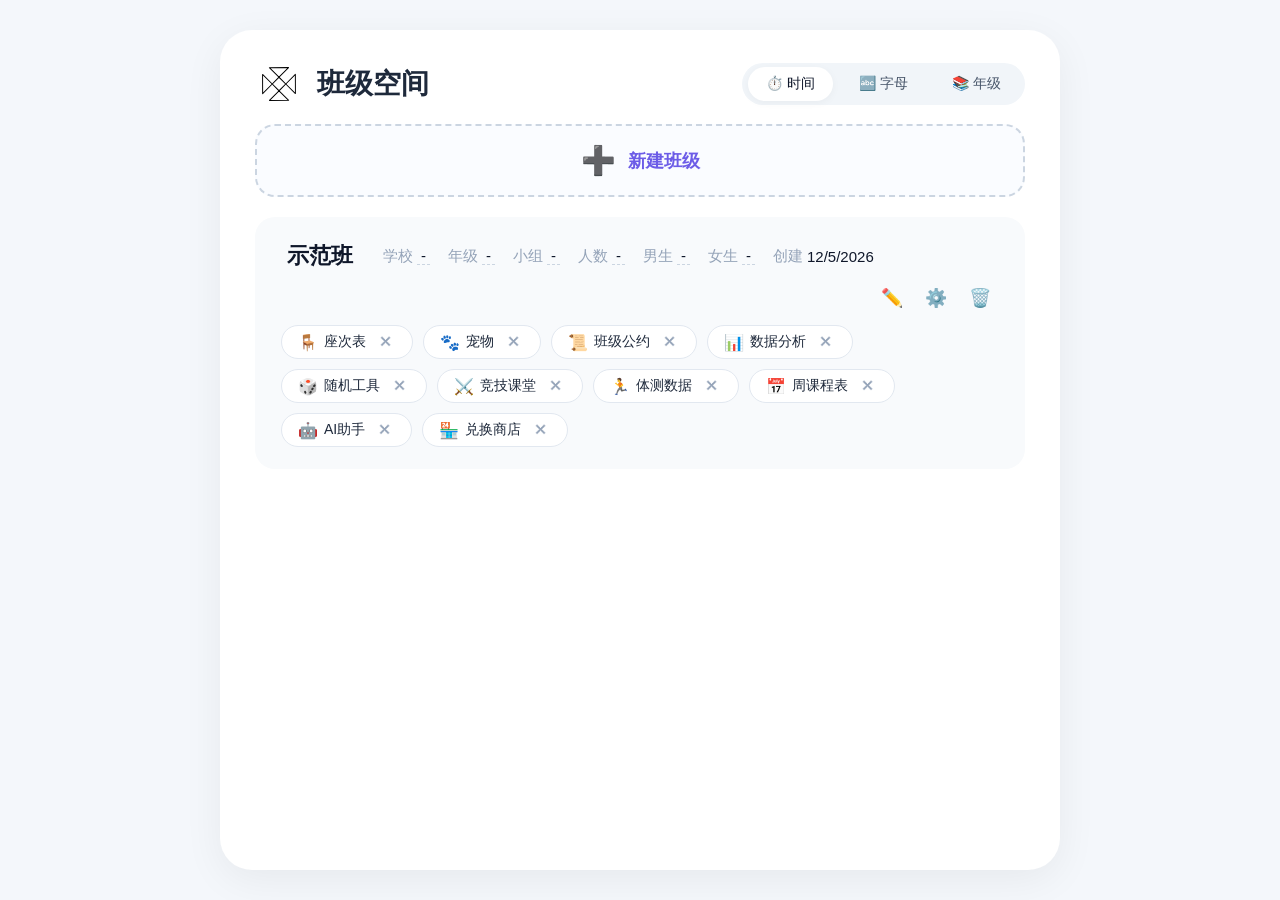
==== commit 6351ae49: "Add files via upload" ====
--- a/index.html
+++ b/index.html
@@ -8,6 +8,7 @@
     <link rel="apple-touch-icon" href="icon.svg">
 <link rel="manifest" href="manifest.json">
 <title>班级空间</title>
+<meta name="description" content="本站旨在为新人教师，尤其是新人班主任，在任教初期，提供一个切实可行，稳定有效的班级管理手段。">
     <style>
         /* ===== 全局重置 ===== */
         * {
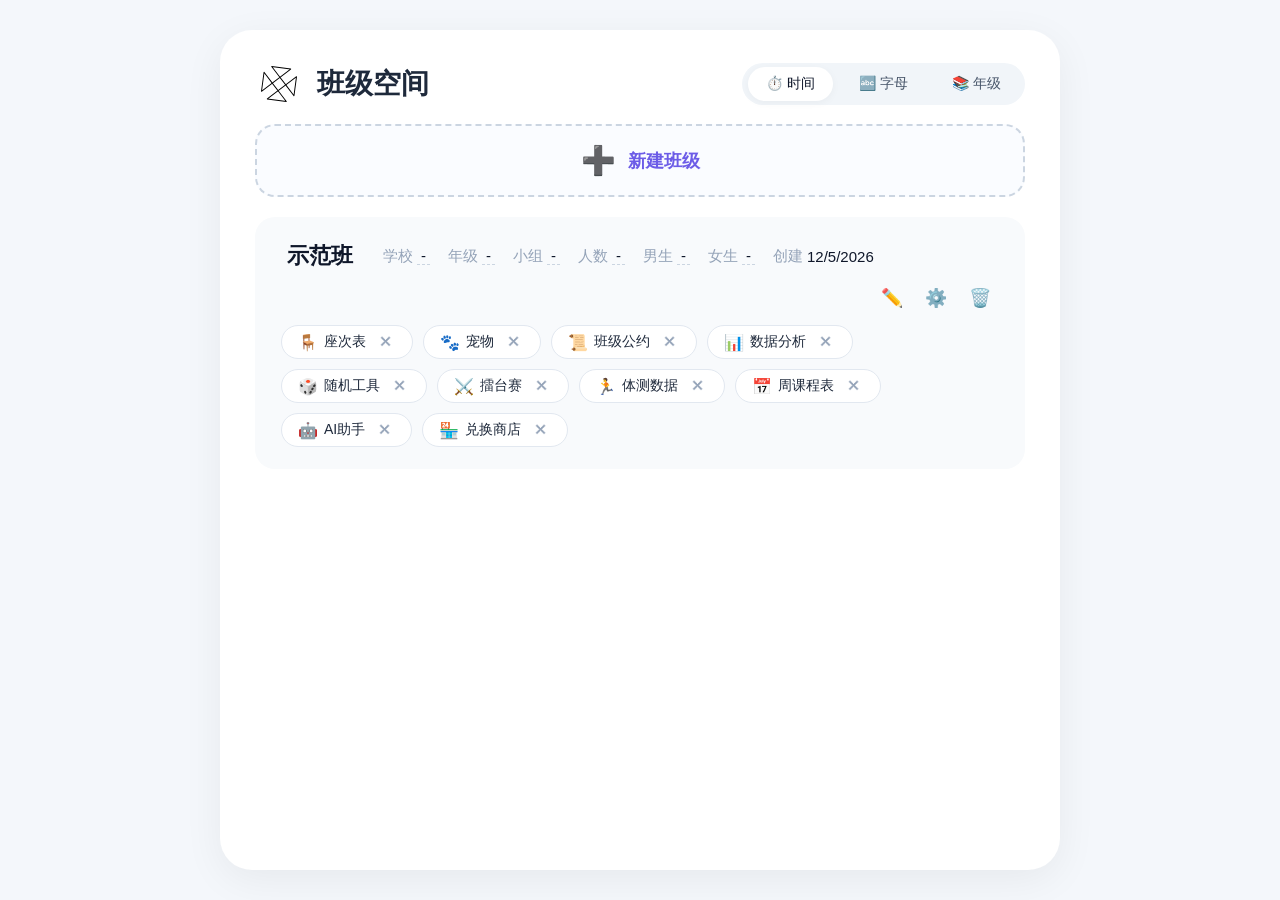
==== commit 9baf9cea: "Add files via upload" ====
--- a/index.html
+++ b/index.html
@@ -4,7 +4,7 @@
 <head>
     <meta charset="UTF-8" />
     <meta name="viewport" content="width=device-width, initial-scale=1.0" />
-    <link rel="icon" type="image/svg+xml" href="logo.svg">
+    <link rel="icon" type="image/svg+xml" href="icon.svg">
     <link rel="apple-touch-icon" href="icon.svg">
 <link rel="manifest" href="manifest.json">
 <title>班级空间</title>
@@ -1060,7 +1060,7 @@
     { key: 'convention', label: '班级公约', icon: '📜', url: 'convention.html' },
     { key: 'statistics', label: '数据分析', icon: '📊', url: 'statistics.html' },
     { key: 'random', label: '随机工具', icon: '🎲', url: 'random.html' },
-    { key: 'competition', label: '竞技课堂', icon: '⚔️', url: 'classroom-competition.html' },
+    { key: 'competition', label: '擂台赛', icon: '⚔️', url: 'classroom-competition.html' },
     { key: 'fitness', label: '体测数据', icon: '🏃', url: 'fitness.html' },
     { key: 'schedule', label: '周课程表', icon: '📅', url: 'schedule.html' },
     { key: 'ai', label: 'AI助手', icon: '🤖', url: 'ai.html' },
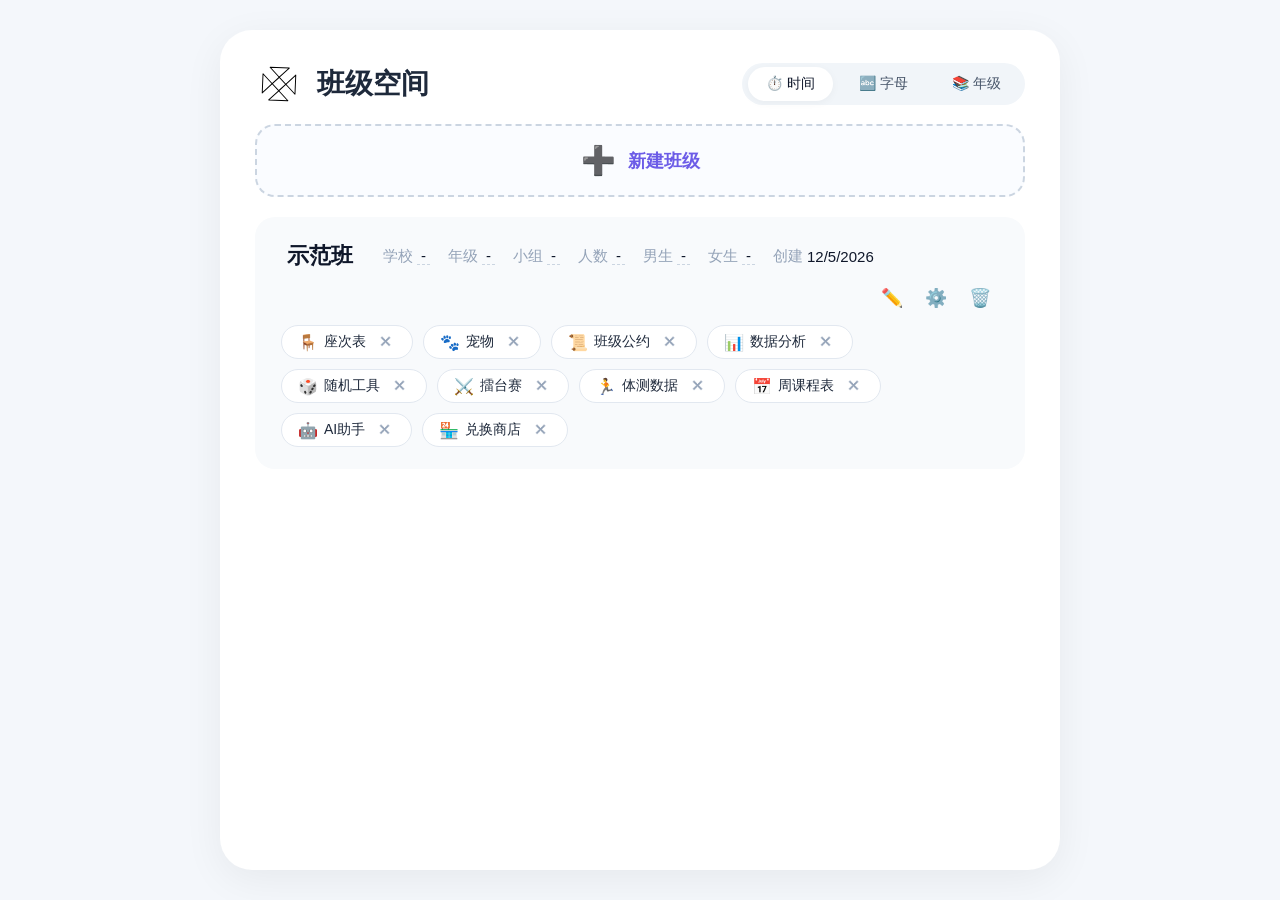
==== commit e7045c59: "Add files via upload" ====
--- a/index.html
+++ b/index.html
@@ -4,8 +4,9 @@
 <head>
     <meta charset="UTF-8" />
     <meta name="viewport" content="width=device-width, initial-scale=1.0" />
-    <link rel="icon" type="image/svg+xml" href="icon.svg">
-    <link rel="apple-touch-icon" href="icon.svg">
+    <!-- 优先使用透明 PNG，搜索引擎下拉框会读取这个 -->
+<link rel="icon" type="image/png" href="icon.png">
+<link rel="apple-touch-icon" href="icon.png">
 <link rel="manifest" href="manifest.json">
 <title>班级空间</title>
 <meta name="description" content="本站旨在为新人教师，尤其是新人班主任，在任教初期，提供一个切实可行，稳定有效的班级管理手段。">
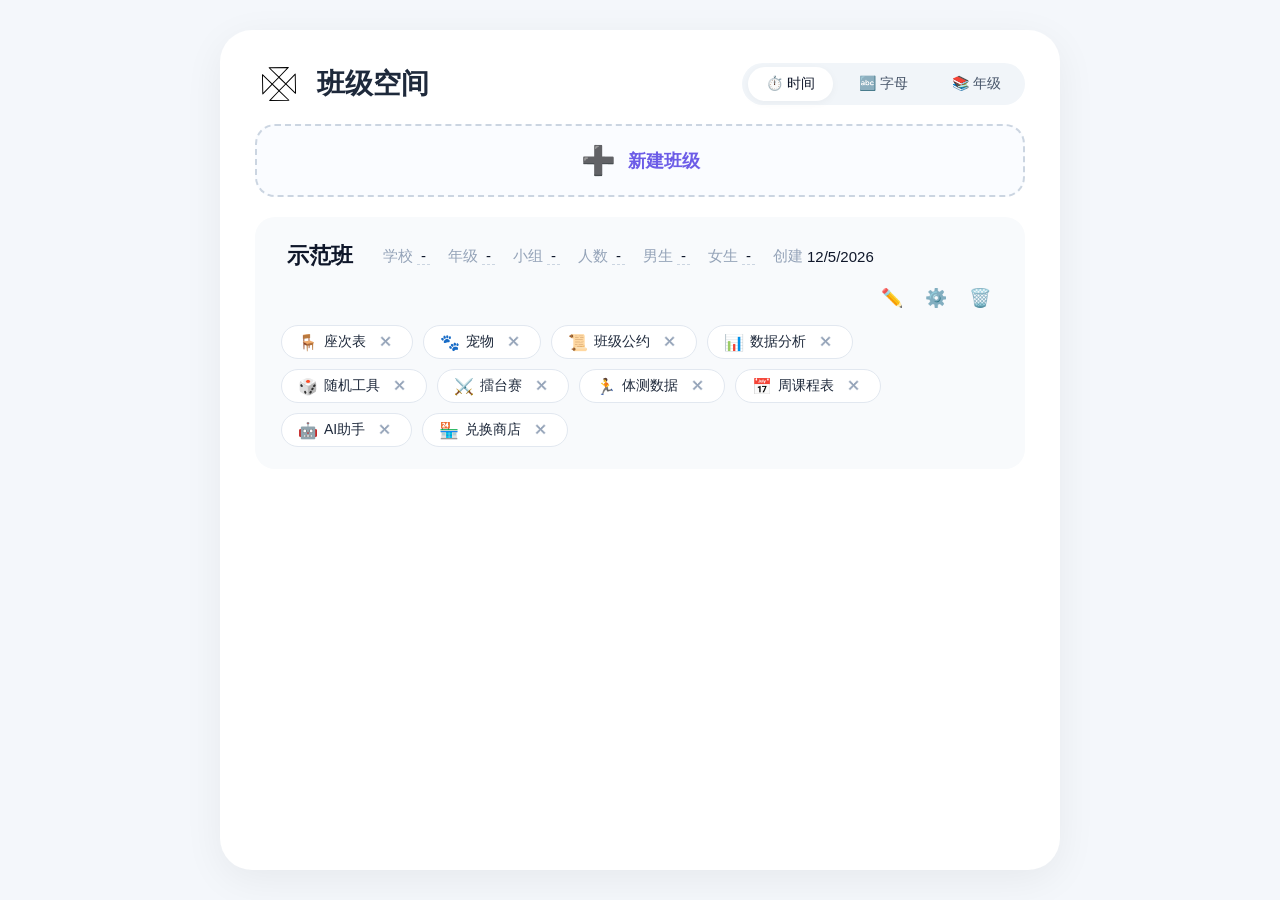
==== commit 51b020d1: "Add files via upload" ====
--- a/index.html
+++ b/index.html
@@ -1,2572 +1,18 @@
-<!-- 班级管理系统 | Copyright (c) 2026 黄迁胜 | 根据 MIT 许可证授权，详情请见项目根目录的 LICENSE 文件 -->
 <!DOCTYPE html>
 <html lang="zh-CN">
 <head>
     <meta charset="UTF-8" />
-    <meta name="viewport" content="width=device-width, initial-scale=1.0" />
-    <!-- 优先使用透明 PNG，搜索引擎下拉框会读取这个 -->
-<link rel="icon" type="image/png" href="icon.png">
-<link rel="apple-touch-icon" href="icon.png">
-<link rel="manifest" href="manifest.json">
-<title>班级空间</title>
-<meta name="description" content="本站旨在为新人教师，尤其是新人班主任，在任教初期，提供一个切实可行，稳定有效的班级管理手段。">
-    <style>
-        /* ===== 全局重置 ===== */
-        * {
-            margin: 0;
-            padding: 0;
-            box-sizing: border-box;
-        }
-
-        body {
-            font-family: 'Segoe UI', 'Microsoft YaHei', sans-serif;
-            background: #f4f7fb;
-            min-height: 100vh;
-            display: flex;
-            justify-content: center;
-            padding: 30px 20px;
-        }
-
-        .app {
-            max-width: min(1100px, calc(100vw - 440px));
-            width: 100%;
-            background: white;
-            border-radius: 32px;
-            padding: 30px 35px 40px;
-            box-shadow: 0 10px 40px rgba(0, 0, 0, 0.06);
-            position: relative;
-        }
-
-        /* ----- 左侧固定 QQ 群区域（宽度严格 176px） ----- */
-        .qq-sidebar {
-            position: fixed;
-            left: 20px;
-            top: 50%;
-            transform: translateY(-50%);
-            z-index: 999;
-            width: 176px;
-            flex-shrink: 0;
-            background: rgba(255, 255, 255, 0.92);
-            backdrop-filter: blur(8px);
-            border-radius: 20px;
-            padding: 20px 18px;
-            box-shadow: 0 4px 24px rgba(0, 0, 0, 0.10);
-            border: 1px solid rgba(0, 0, 0, 0.04);
-            display: flex;
-            flex-direction: column;
-            align-items: center;
-            gap: 12px;
-            overflow: hidden;
-            transition: all 0.3s;
-        }
-        .qq-sidebar .qq-label {
-            font-size: 14px;
-            color: #888;
-            font-weight: 500;
-            letter-spacing: 1px;
-        }
-        .qq-sidebar .qq-number {
-            width: 100%;
-            font-size: 18px;
-            font-weight: 700;
-            color: #1e293b;
-            font-family: 'Courier New', monospace;
-            background: #f1f5f9;
-            padding: 4px 8px;
-            border-radius: 8px;
-            cursor: pointer;
-            transition: background 0.2s;
-            user-select: none;
-            word-break: break-all;
-            white-space: normal;
-            text-align: center;
-        }
-        .qq-sidebar .qq-number:hover {
-            background: #e9edf4;
-        }
-        .qq-sidebar .qq-qr {
-            width: 140px;
-            height: 140px;
-            border-radius: 12px;
-            overflow: hidden;
-            background: #f1f5f9;
-            border: 1px solid #e9edf4;
-            display: flex;
-            align-items: center;
-            justify-content: center;
-            position: relative;
-            cursor: pointer;
-            transition: transform 0.2s;
-            flex-shrink: 0;
-        }
-        .qq-sidebar .qq-qr:hover {
-            transform: scale(1.02);
-            box-shadow: 0 0 12px rgba(0,0,0,0.08);
-        }
-        .qq-sidebar .qq-qr img {
-            width: 100%;
-            height: 100%;
-            object-fit: contain;
-        }
-        .qq-sidebar .qq-qr .upload-hint {
-            font-size: 13px;
-            color: #94a3b8;
-            text-align: center;
-            line-height: 1.4;
-            padding: 6px;
-            pointer-events: none;
-        }
-        .qq-sidebar .copy-btn {
-            background: #6c5ce7;
-            border: none;
-            color: #fff;
-            font-size: 14px;
-            padding: 6px 18px;
-            border-radius: 30px;
-            cursor: pointer;
-            transition: 0.2s;
-            font-weight: 500;
-            width: 100%;
-        }
-        .qq-sidebar .copy-btn:hover {
-            background: #5a4bd1;
-            transform: scale(1.02);
-        }
-        .qq-sidebar .copy-btn.copied {
-            background: #27ae60;
-        }
-
-        /* ===== [新增] 问卷调查区域（与QQ群样式完全统一） ===== */
-        .qq-sidebar .divider {
-            width: 100%;
-            height: 1px;
-            background: #e9edf4;
-            margin: 6px 0 10px 0;
-            flex-shrink: 0;
-        }
-        .qq-sidebar .survey-section {
-            width: 100%;
-            display: flex;
-            flex-direction: column;
-            align-items: center;
-            gap: 10px;
-        }
-        .qq-sidebar .survey-label {
-            font-size: 14px;
-            color: #888;
-            font-weight: 500;
-            letter-spacing: 1px;
-        }
-        .qq-sidebar .survey-link {
-            width: 100%;
-            font-size: 11px;
-            font-weight: 700;
-            color: #1e293b;
-            font-family: 'Courier New', monospace;
-            background: #f1f5f9;
-            padding: 4px 8px;
-            border-radius: 8px;
-            cursor: pointer;
-            transition: background 0.2s;
-            user-select: none;
-            word-break: break-all;
-            white-space: normal;
-            text-align: center;
-        }
-        .qq-sidebar .survey-link:hover {
-            background: #e9edf4;
-        }
-        .qq-sidebar .survey-qr {
-            width: 140px;
-            height: 140px;
-            border-radius: 12px;
-            overflow: hidden;
-            background: #f1f5f9;
-            border: 1px solid #e9edf4;
-            display: flex;
-            align-items: center;
-            justify-content: center;
-            position: relative;
-            cursor: pointer;
-            transition: transform 0.2s;
-            flex-shrink: 0;
-        }
-        .qq-sidebar .survey-qr:hover {
-            transform: scale(1.02);
-            box-shadow: 0 0 12px rgba(0,0,0,0.08);
-        }
-        .qq-sidebar .survey-qr img {
-            width: 100%;
-            height: 100%;
-            object-fit: contain;
-        }
-        .qq-sidebar .survey-qr .upload-hint {
-            font-size: 13px;
-            color: #94a3b8;
-            text-align: center;
-            line-height: 1.4;
-            padding: 6px;
-            pointer-events: none;
-        }
-        .qq-sidebar .copy-link-btn {
-            background: #6c5ce7;
-            border: none;
-            color: #fff;
-            font-size: 14px;
-            padding: 6px 18px;
-            border-radius: 30px;
-            cursor: pointer;
-            transition: 0.2s;
-            font-weight: 500;
-            width: 100%;
-        }
-        .qq-sidebar .copy-link-btn:hover {
-            background: #5a4bd1;
-            transform: scale(1.02);
-        }
-        .qq-sidebar .copy-link-btn.copied {
-            background: #27ae60;
-        }
-        .qq-sidebar .survey-upload-input {
-            display: none;
-        }
-
-        /* 图片放大弹窗 */
-        .image-preview-overlay {
-            display: none;
-            position: fixed;
-            top: 0;
-            left: 0;
-            width: 100%;
-            height: 100%;
-            background: rgba(0,0,0,0.7);
-            backdrop-filter: blur(8px);
-            z-index: 99999;
-            align-items: center;
-            justify-content: center;
-            cursor: pointer;
-        }
-        .image-preview-overlay.active {
-            display: flex;
-        }
-        .image-preview-overlay img {
-            max-width: 90%;
-            max-height: 90%;
-            border-radius: 12px;
-            box-shadow: 0 4px 40px rgba(0,0,0,0.3);
-            background: white;
-            padding: 8px;
-        }
-
-        /* 隐藏的文件上传 input */
-        #qqQrUpload {
-            display: none;
-        }
-
-        /* 响应式：小屏幕隐藏侧边栏 */
-        @media (max-width: 1300px) {
-            .qq-sidebar {
-                display: none;
-            }
-        }
-
-        /* 头部：标题 + 排序 */
-        .app-header {
-            display: flex;
-            flex-wrap: wrap;
-            align-items: center;
-            justify-content: space-between;
-            margin-bottom: 28px;
-            gap: 16px;
-        }
-
-        /* [修复] 标题行垂直对齐，确保 Logo 与文字在同一高度 */
-        .app-header h1 {
-            font-size: 28px;
-            font-weight: 700;
-            color: #1e293b;
-            display: flex;
-            align-items: center;
-            gap: 6px;
-        }
-        .app-header h1 small {
-            font-size: 16px;
-            font-weight: 400;
-            color: #94a3b8;
-            margin-left: 12px;
-        }
-
-        .sort-toolbar {
-            display: flex;
-            align-items: center;
-            gap: 8px;
-            background: #f1f5f9;
-            padding: 4px 6px;
-            border-radius: 40px;
-        }
-        .sort-toolbar button {
-            background: transparent;
-            border: none;
-            padding: 8px 18px;
-            border-radius: 30px;
-            font-size: 14px;
-            font-weight: 500;
-            color: #475569;
-            cursor: pointer;
-            transition: 0.15s;
-        }
-        .sort-toolbar button.active {
-            background: white;
-            color: #0f172a;
-            box-shadow: 0 2px 8px rgba(0, 0, 0, 0.04);
-        }
-        .sort-toolbar button:hover:not(.active) {
-            background: #e2e8f0;
-        }
-
-        /* 班级列表 */
-        .class-list {
-            display: flex;
-            flex-direction: column;
-            gap: 20px;
-        }
-
-        .class-item {
-            background: #f8fafc;
-            border-radius: 20px;
-            padding: 20px 24px;
-            border: 2px solid transparent;
-            transition: all 0.2s;
-            cursor: default;
-        }
-        .class-item:hover {
-            background: #f1f5f9;
-            border-color: #e2e8f0;
-        }
-
-        /* 新建班级条 */
-        .class-item-new {
-            border: 2px dashed #cbd5e1;
-            background: #fafcff;
-            cursor: pointer;
-            display: flex;
-            align-items: center;
-            justify-content: center;
-            padding: 18px 24px;
-            font-size: 18px;
-            font-weight: 600;
-            color: #6c5ce7;
-            transition: 0.2s;
-        }
-        .class-item-new:hover {
-            background: #f1f5f9;
-            border-color: #6c5ce7;
-            transform: scale(1.01);
-        }
-        .class-item-new .icon {
-            font-size: 28px;
-            margin-right: 12px;
-        }
-
-        .class-info-row {
-            display: flex;
-            flex-wrap: wrap;
-            align-items: center;
-            gap: 12px 24px;
-            margin-bottom: 14px;
-        }
-
-        .class-name {
-            font-size: 22px;
-            font-weight: 700;
-            color: #0f172a;
-            cursor: text;
-            padding: 2px 6px;
-            border-radius: 6px;
-        }
-        .class-name:hover {
-            background: #e9edf4;
-        }
-
-        .class-meta {
-            display: flex;
-            flex-wrap: wrap;
-            gap: 6px 18px;
-            font-size: 15px;
-            color: #334155;
-        }
-        .class-meta span {
-            display: inline-flex;
-            align-items: center;
-            gap: 4px;
-        }
-        .class-meta .label {
-            color: #94a3b8;
-            font-weight: 400;
-        }
-        .class-meta .value {
-            font-weight: 500;
-            color: #0f172a;
-        }
-        .class-meta .editable {
-            cursor: pointer;
-            border-bottom: 1px dashed #cbd5e1;
-            padding: 0 4px;
-        }
-        .class-meta .editable:hover {
-            background: #e2e8f0;
-            border-color: #6c5ce7;
-        }
-
-        .class-actions {
-            margin-left: auto;
-            display: flex;
-            gap: 6px;
-        }
-        .class-actions button {
-            background: transparent;
-            border: none;
-            color: #94a3b8;
-            font-size: 18px;
-            padding: 4px 8px;
-            border-radius: 8px;
-            cursor: pointer;
-            transition: 0.15s;
-            line-height: 1;
-        }
-        .class-actions button:hover {
-            background: #e2e8f0;
-            color: #475569;
-        }
-        .class-actions .btn-del:hover {
-            color: #ef4444;
-            background: #fee2e2;
-        }
-
-        /* 模块标签 */
-        .module-tags {
-            display: flex;
-            flex-wrap: wrap;
-            gap: 10px;
-            margin-top: 4px;
-        }
-        .module-tag {
-            background: white;
-            padding: 6px 16px;
-            border-radius: 30px;
-            font-size: 14px;
-            font-weight: 500;
-            color: #1e293b;
-            border: 1px solid #e2e8f0;
-            display: inline-flex;
-            align-items: center;
-            gap: 6px;
-            text-decoration: none;
-            transition: 0.15s;
-        }
-        .module-tag:hover {
-            border-color: #6c5ce7;
-            background: #f8f6ff;
-        }
-        .module-tag .icon {
-            font-size: 16px;
-        }
-        .module-tag .del-mod {
-            margin-left: 4px;
-            color: #94a3b8;
-            cursor: pointer;
-            font-size: 14px;
-            border-radius: 50%;
-            width: 20px;
-            height: 20px;
-            display: inline-flex;
-            align-items: center;
-            justify-content: center;
-            transition: 0.15s;
-        }
-        .module-tag .del-mod:hover {
-            background: #fee2e2;
-            color: #ef4444;
-        }
-
-        /* 模态框 */
-        .modal-overlay {
-            display: none;
-            position: fixed;
-            top: 0;
-            left: 0;
-            right: 0;
-            bottom: 0;
-            background: rgba(15, 23, 42, 0.3);
-            backdrop-filter: blur(4px);
-            align-items: center;
-            justify-content: center;
-            z-index: 1000;
-        }
-        .modal-overlay.active {
-            display: flex;
-        }
-        .modal-box {
-            background: white;
-            border-radius: 32px;
-            padding: 32px 40px;
-            max-width: 520px;
-            width: 90%;
-            max-height: 90vh;
-            overflow-y: auto;
-            box-shadow: 0 30px 60px rgba(0, 0, 0, 0.2);
-            animation: modalFade 0.2s ease-out;
-        }
-        @keyframes modalFade {
-            from { opacity: 0; transform: scale(0.95) translateY(10px); }
-            to { opacity: 1; transform: scale(1) translateY(0); }
-        }
-        .modal-box h2 {
-            font-size: 22px;
-            font-weight: 600;
-            color: #0f172a;
-            margin-bottom: 20px;
-        }
-        .modal-box .sub {
-            font-size: 15px;
-            color: #64748b;
-            margin-bottom: 18px;
-        }
-        .modal-box .form-group {
-            margin-bottom: 16px;
-        }
-        .modal-box .form-group label {
-            display: block;
-            font-weight: 500;
-            color: #334155;
-            margin-bottom: 4px;
-            font-size: 14px;
-        }
-        .modal-box .form-group input {
-            width: 100%;
-            padding: 10px 14px;
-            border: 1px solid #d1d9e6;
-            border-radius: 12px;
-            font-size: 16px;
-            outline: none;
-            transition: 0.15s;
-        }
-        .modal-box .form-group input:focus {
-            border-color: #6c5ce7;
-            box-shadow: 0 0 0 3px rgba(108, 92, 231, 0.1);
-        }
-        .modal-box .form-row {
-            display: grid;
-            grid-template-columns: 1fr 1fr;
-            gap: 16px;
-        }
-
-        .module-check-list {
-            display: flex;
-            flex-direction: column;
-            gap: 12px;
-            margin-bottom: 20px;
-        }
-        .module-check-item {
-            display: flex;
-            align-items: center;
-            gap: 14px;
-            padding: 8px 12px;
-            border-radius: 14px;
-            background: #f8fafc;
-            transition: 0.15s;
-            cursor: pointer;
-        }
-        .module-check-item:hover {
-            background: #f1f5f9;
-        }
-        .module-check-item input[type="checkbox"] {
-            width: 20px;
-            height: 20px;
-            accent-color: #6c5ce7;
-            cursor: pointer;
-        }
-        .module-check-item label {
-            font-size: 17px;
-            font-weight: 500;
-            color: #1e293b;
-            cursor: pointer;
-            display: flex;
-            align-items: center;
-            gap: 8px;
-            flex: 1;
-        }
-        .module-check-item .icon {
-            font-size: 22px;
-        }
-        .module-check-item .mod-actions {
-            display: flex;
-            gap: 6px;
-        }
-        .module-check-item .mod-actions button {
-            background: transparent;
-            border: none;
-            color: #94a3b8;
-            cursor: pointer;
-            font-size: 16px;
-            padding: 2px 6px;
-            border-radius: 6px;
-            transition: 0.15s;
-        }
-        .module-check-item .mod-actions button:hover {
-            background: #e2e8f0;
-        }
-        .module-check-item .mod-actions .del-mod-btn:hover {
-            color: #ef4444;
-            background: #fee2e2;
-        }
-
-        .modal-actions {
-            display: flex;
-            justify-content: flex-end;
-            gap: 12px;
-            margin-top: 8px;
-        }
-        .modal-actions button {
-            padding: 10px 28px;
-            border-radius: 40px;
-            font-size: 16px;
-            font-weight: 600;
-            border: none;
-            cursor: pointer;
-            transition: 0.2s;
-        }
-        .modal-actions .btn-confirm {
-            background: #6c5ce7;
-            color: white;
-        }
-        .modal-actions .btn-confirm:hover {
-            background: #5a4bd1;
-        }
-        .modal-actions .btn-cancel {
-            background: #e9edf4;
-            color: #475569;
-        }
-        .modal-actions .btn-cancel:hover {
-            background: #dce1ea;
-        }
-
-        .btn-add-module-global {
-            background: #f1f5f9;
-            border: none;
-            padding: 8px 20px;
-            border-radius: 30px;
-            cursor: pointer;
-            font-size: 14px;
-            font-weight: 500;
-            transition: 0.15s;
-            margin-top: 8px;
-        }
-        .btn-add-module-global:hover {
-            background: #e2e8f0;
-        }
-
-        /* ===== [新增] 右侧教学工具导航 ===== */
-        .tools-sidebar {
-            position: fixed;
-            right: 20px;
-            top: 50%;
-            transform: translateY(-50%);
-            z-index: 999;
-            width: 176px;
-            flex-shrink: 0;
-            background: rgba(255, 255, 255, 0.92);
-            backdrop-filter: blur(8px);
-            border-radius: 20px;
-            padding: 20px 18px;
-            box-shadow: 0 4px 24px rgba(0, 0, 0, 0.10);
-            border: 1px solid rgba(0, 0, 0, 0.04);
-            display: flex;
-            flex-direction: column;
-            align-items: center;
-            gap: 8px;
-        }
-        .tools-sidebar .tools-list {
-            width: 100%;
-            display: flex;
-            flex-direction: column;
-            gap: 6px;
-            max-height: 420px;
-            overflow-y: auto;
-            padding-right: 2px;
-        }
-        .tools-sidebar .tools-list::-webkit-scrollbar {
-            width: 2px;
-        }
-        .tools-sidebar .tools-list::-webkit-scrollbar-thumb {
-            background: #d1d9e6;
-            border-radius: 10px;
-        }
-
-        /* 统一分隔线样式 */
-        .section-divider {
-            display: flex;
-            align-items: center;
-            gap: 8px;
-            padding: 2px 0 4px 0;
-            width: 100%;
-            cursor: default;
-            user-select: none;
-            pointer-events: none;
-            border: none;
-            background: transparent;
-        }
-        .section-divider::before,
-        .section-divider::after {
-            content: '';
-            flex: 1;
-            height: 1px;
-            background: #d1d9e6;
-        }
-        .section-divider span {
-            padding: 0 6px;
-            font-size: 11px;
-            font-weight: 500;
-            color: #94a3b8;
-            letter-spacing: 2px;
-            flex-shrink: 0;
-        }
-        .section-divider:first-of-type {
-            padding-top: 0;
-        }
-
-        /* 链接卡片 */
-        .tool-item {
-            background: #f8fafc;
-            border-radius: 8px;
-            padding: 5px 8px 5px 10px;
-            display: flex;
-            align-items: center;
-            justify-content: space-between;
-            gap: 4px;
-            border: 1px solid #e9edf4;
-            cursor: grab;
-            transition: 0.12s;
-            font-size: 12px;
-            color: #1e293b;
-            user-select: none;
-        }
-        .tool-item:hover {
-            background: #f1f5f9;
-            border-color: #6c5ce7;
-        }
-        .tool-item .tool-name {
-            flex: 1;
-            overflow: hidden;
-            text-overflow: ellipsis;
-            white-space: nowrap;
-            cursor: pointer;
-            color: #1e293b;
-            font-weight: 500;
-            font-size: 12px;
-            text-decoration: none;
-        }
-        .tool-item .tool-name:hover {
-            color: #6c5ce7;
-        }
-        .tool-item.is-placeholder .tool-name {
-            color: #94a3b8;
-            font-style: italic;
-        }
-        .tool-item .tool-del {
-            color: #94a3b8;
-            cursor: pointer;
-            font-size: 12px;
-            padding: 0 2px;
-            transition: 0.15s;
-            line-height: 1;
-            flex-shrink: 0;
-        }
-        .tool-item .tool-del:hover {
-            color: #ef4444;
-            background: #fee2e2;
-            border-radius: 4px;
-        }
-        .tool-item.dragging {
-            opacity: 0.3;
-            border-color: #6c5ce7;
-        }
-        .tool-item.drag-over {
-            border-color: #6c5ce7;
-            background: #e9edf4;
-        }
-
-        .tools-add-bar {
-            width: 100%;
-            display: flex;
-            flex-direction: column;
-            gap: 4px;
-            margin-top: 2px;
-        }
-        .tools-add-bar input {
-            width: 100%;
-            padding: 4px 8px;
-            border: 1px solid #d1d9e6;
-            border-radius: 6px;
-            font-size: 12px;
-            outline: none;
-            background: #fafcff;
-            transition: 0.15s;
-        }
-        .tools-add-bar input:focus {
-            border-color: #6c5ce7;
-            box-shadow: 0 0 0 2px rgba(108, 92, 231, 0.08);
-        }
-        .tools-add-bar .btn-row {
-            display: flex;
-            gap: 4px;
-        }
-        .tools-add-bar .btn {
-            flex: 1;
-            padding: 4px 0;
-            border: none;
-            border-radius: 20px;
-            font-size: 12px;
-            font-weight: 600;
-            cursor: pointer;
-            transition: 0.15s;
-            text-align: center;
-        }
-        .tools-add-bar .btn-primary {
-            background: #6c5ce7;
-            color: #fff;
-        }
-        .tools-add-bar .btn-primary:hover {
-            background: #5a4bd1;
-        }
-        .tools-add-bar .btn-outline {
-            background: transparent;
-            border: 1px solid #d1d9e6;
-            color: #475569;
-        }
-        .tools-add-bar .btn-outline:hover {
-            background: #f1f5f9;
-        }
-
-        .tools-footer-hint {
-            font-size: 11px;
-            color: #b0c0d0;
-            text-align: center;
-            margin-top: 2px;
-            line-height: 1.5;
-        }
-        .tools-footer-hint span {
-            display: inline-block;
-            background: #f1f5f9;
-            padding: 0 6px;
-            border-radius: 4px;
-            color: #6c5ce7;
-        }
-
-        @media (max-width: 1300px) {
-            .tools-sidebar {
-                display: none;
-            }
-        }
-
-        /* 响应式 */
-        @media (max-width: 700px) {
-            .app { padding: 20px 16px; }
-            .class-info-row { flex-direction: column; align-items: flex-start; gap: 10px; }
-            .class-actions { margin-left: 0; width: 100%; justify-content: flex-end; }
-            .class-meta { font-size: 14px; }
-            .modal-box { padding: 24px 20px; }
-            .modal-box .form-row { grid-template-columns: 1fr; }
-        }
-    </style>
+    <title>班级空间 - 正在加载...</title>
+    
+    <!-- 方案一：优先使用 JavaScript 立即跳转，并用 replace 避免用户点后退时死循环 -->
+    <script>
+        window.location.replace("home.html");
+    </script>
+    
+    <!-- 方案二：如果 JS 没生效，用 HTML Meta 刷新兜底 -->
+    <meta http-equiv="refresh" content="0; url=home.html">
 </head>
-<body>
-
-<!-- ===== 左侧固定 QQ 群 ===== -->
-<div class="qq-sidebar" id="qqSidebar">
-    <span class="qq-label">💬 QQ群</span>
-    <span class="qq-number" id="qqNumberDisplay" title="下方按钮复制">732661764</span>
-    <div class="qq-qr" id="qqQrContainer">
-        <img id="qqQrImage" style="display:none;" alt="QQ群二维码" />
-        <span class="upload-hint" id="uploadHint">单击放大 · 三击上传</span>
-    </div>
-    <input type="file" id="qqQrUpload" accept="image/*" />
-    <button class="copy-btn" id="copyQqBtn">📋 复制群号</button>
-
-    <!-- ===== [新增] 分隔线 ===== -->
-    <div class="divider"></div>
-
-    <!-- ===== [新增] 问卷调查区域 ===== -->
-    <div class="survey-section">
-        <span class="survey-label">📋 教师问卷</span>
-        <span class="survey-link" id="surveyLinkDisplay" title="下方按钮复制">https://v.wjx.cn/vm/rxA9ZYe.aspx</span>
-        <div class="survey-qr" id="surveyQrContainer">
-            <img id="surveyQrImage" style="display:none;" alt="问卷二维码" />
-            <span class="upload-hint" id="surveyUploadHint">单击放大 · 三击上传</span>
-        </div>
-        <input type="file" id="surveyQrUpload" class="survey-upload-input" accept="image/*" />
-        <button class="copy-link-btn" id="copySurveyLinkBtn">📋 复制链接</button>
-    </div>
-</div>
-
-<!-- ===== [新增] 右侧教学工具导航 ===== -->
-<div class="tools-sidebar" id="toolsSidebar">
-    <div class="tools-list" id="toolsList"><div class="empty-tip" style="color:#94a3b8;text-align:center;font-size:12px;padding:12px 0;">加载中...</div></div>
-
-    <div class="section-divider">
-        <span>新 增</span>
-    </div>
-
-    <div class="tools-add-bar">
-        <input type="text" id="toolNameInput" placeholder="名称" />
-        <input type="text" id="toolUrlInput" placeholder="网址" />
-        <div class="btn-row">
-            <button class="btn btn-primary" id="addToolBtn">添加</button>
-            <button class="btn btn-outline" id="resetToolsBtn">重置</button>
-        </div>
-    </div>
-    <div class="tools-footer-hint"><span>单击</span>跳转 · <span>双击</span>编辑 · 拖拽排序</div>
-</div>
-
-<!-- 图片放大预览 -->
-<div class="image-preview-overlay" id="imagePreviewOverlay">
-    <img id="previewImage" src="" alt="二维码放大预览" />
-</div>
-
-<!-- ===== 主内容 ===== -->
-<div class="app">
-    <!-- 头部 -->
-    <div class="app-header">
-        <h1>
-            <span id="toggleSidebarBtn" style="display: inline-flex; align-items: center; justify-content: center; cursor: pointer;">
-                <img src="logo.svg" alt="logo" style="width:48px; height:48px; vertical-align: middle; margin-right: 8px;">
-            </span>
-            班级空间
-        </h1>
-                <div style="display:flex; align-items:center; gap:10px; flex-wrap:wrap;">
-            <button id="installBtn" style="display:none; background:#6c5ce7; color:#fff; border:none; padding:8px 18px; border-radius:30px; font-size:14px; font-weight:600; cursor:pointer; box-shadow:0 4px 12px rgba(108,92,231,0.3); transition:0.2s; font-family:inherit;" onmouseover="this.style.background='#5a4bd1'" onmouseout="this.style.background='#6c5ce7'">
-                📲 安装到桌面
-            </button>
-            <div class="sort-toolbar" id="sortToolbar">
-                <button class="active" data-sort="time">⏱️ 时间</button>
-                <button data-sort="alpha">🔤 字母</button>
-                <button data-sort="grade">📚 年级</button>
-            </div>
-        </div>
-
-    <!-- 班级列表 -->
-    <div class="class-list" id="classList"></div>
-</div>
-
-<!-- ===== 模态框：新建/编辑班级基本信息 ===== -->
-<div class="modal-overlay" id="infoModal">
-    <div class="modal-box">
-        <h2 id="infoModalTitle">新建班级</h2>
-        <div class="form-group">
-            <label>班级名称 *</label>
-            <input type="text" id="infoName" placeholder="如：一班" />
-        </div>
-        <div class="form-group">
-            <label>学校</label>
-            <input type="text" id="infoSchool" placeholder="学校名称" />
-        </div>
-        <div class="form-group">
-            <label>年级</label>
-            <select id="infoGrade">
-                <option value="">请选择年级</option>
-            </select>
-        </div>
-        <div class="form-row">
-            <div class="form-group">
-                <label>小组数</label>
-                <input type="number" id="infoGroupCount" placeholder="0" min="0" />
-            </div>
-            <div class="form-group">
-                <label>班级人数</label>
-                <input type="number" id="infoStudentCount" placeholder="0" min="0" />
-            </div>
-        </div>
-        <div class="form-row">
-            <div class="form-group">
-                <label>男生人数</label>
-                <input type="number" id="infoMaleCount" placeholder="0" min="0" />
-            </div>
-            <div class="form-group">
-                <label>女生人数</label>
-                <input type="number" id="infoFemaleCount" placeholder="0" min="0" />
-            </div>
-        </div>
-        <div class="modal-actions">
-            <button class="btn-cancel" id="infoCancel">取消</button>
-            <button class="btn-confirm" id="infoConfirm">保存</button>
-        </div>
-    </div>
-</div>
-
-<!-- ===== 模态框：管理功能模块 ===== -->
-<div class="modal-overlay" id="moduleModal">
-    <div class="modal-box">
-        <h2 id="moduleModalTitle">管理功能模块</h2>
-        <div class="sub" id="moduleModalSub">为班级「<span id="moduleClassName"></span>」选择启用的功能</div>
-        <div class="module-check-list" id="moduleCheckList"></div>
-        <!-- 纯白按钮：视觉隐藏但功能保留 -->
-        <div style="display:flex; gap:12px; flex-wrap:wrap; margin-bottom:16px;">
-            <button class="btn-add-module-global" id="btnAddModuleGlobal" style="background:white; color:white; border:1px solid white; cursor:pointer; padding:8px 20px; border-radius:30px;">
-                 新增全局模块
-            </button>
-            <span style="font-size:13px;color:white;align-self:center;">（新增后所有班级可选）</span>
-        </div>
-        <div class="modal-actions">
-            <button class="btn-cancel" id="moduleCancel">取消</button>
-            <button class="btn-confirm" id="moduleConfirm">保存</button>
-        </div>
-    </div>
-</div>
-
-<script src="dataManager.js"></script>
-<script>
-    // ================================================================
-    //  原有 home.html 全部脚本（原样保留）
-    // ================================================================
-
-    const MODULES_STORAGE_KEY = 'homepage_available_modules';
-    const CLASSES_STORAGE_KEY = 'homepage_classes_data';
-    const SORT_KEY = 'homepage_sort_mode';
-    const QR_IMAGE_KEY = 'homepage_qq_qr_image';
-
-    // ===== 年级选项（从幼儿园到九年级） =====
-    const GRADE_OPTIONS = [
-        { label: '小班', value: '小班', sortOrder: 1 },
-        { label: '中班', value: '中班', sortOrder: 2 },
-        { label: '大班', value: '大班', sortOrder: 3 },
-        { label: '一年级', value: '一年级', sortOrder: 4 },
-        { label: '二年级', value: '二年级', sortOrder: 5 },
-        { label: '三年级', value: '三年级', sortOrder: 6 },
-        { label: '四年级', value: '四年级', sortOrder: 7 },
-        { label: '五年级', value: '五年级', sortOrder: 8 },
-        { label: '六年级', value: '六年级', sortOrder: 9 },
-        { label: '七年级', value: '七年级', sortOrder: 10 },
-        { label: '八年级', value: '八年级', sortOrder: 11 },
-        { label: '九年级', value: '九年级', sortOrder: 12 }
-    ];
-
-    // 年级排序值映射（用于快速查找）
-    const GRADE_SORT_ORDER = {};
-    GRADE_OPTIONS.forEach(g => { GRADE_SORT_ORDER[g.value] = g.sortOrder; });
-
-    // ===== 默认模块（完整 1 个） =====
-    const DEFAULT_MODULES = [
-    { key: 'seat', label: '座次表', icon: '🪑', url: 'seat.html' },
-    { key: 'pet', label: '宠物', icon: '🐾', url: 'pet.html' },
-    { key: 'convention', label: '班级公约', icon: '📜', url: 'convention.html' },
-    { key: 'statistics', label: '数据分析', icon: '📊', url: 'statistics.html' },
-    { key: 'random', label: '随机工具', icon: '🎲', url: 'random.html' },
-    { key: 'competition', label: '擂台赛', icon: '⚔️', url: 'classroom-competition.html' },
-    { key: 'fitness', label: '体测数据', icon: '🏃', url: 'fitness.html' },
-    { key: 'schedule', label: '周课程表', icon: '📅', url: 'schedule.html' },
-    { key: 'ai', label: 'AI助手', icon: '🤖', url: 'ai.html' },
-    { key: 'shop', label: '兑换商店', icon: '🏪', url: 'shop.html' }
-];
-    // 所有模块的 key 列表
-    const ALL_MODULE_KEYS = DEFAULT_MODULES.map(m => m.key);
-
-    function loadModules() {
-        const raw = localStorage.getItem(MODULES_STORAGE_KEY);
-        if (raw) {
-            try {
-                const parsed = JSON.parse(raw);
-                // 检查是否包含所有默认模块，若缺少则补全（仅补全局列表，不涉及班级）
-                let needSave = false;
-                DEFAULT_MODULES.forEach(dm => {
-                    if (!parsed.some(m => m.key === dm.key)) {
-                        parsed.push(dm);
-                        needSave = true;
-                    }
-                });
-                if (needSave) {
-                    saveModules(parsed);
-                }
-                return parsed;
-            } catch (e) {}
-        }
-        saveModules(DEFAULT_MODULES);
-        return DEFAULT_MODULES;
-    }
-
-    function saveModules(modules) {
-        localStorage.setItem(MODULES_STORAGE_KEY, JSON.stringify(modules));
-    }
-
-    let availableModules = loadModules();
-
-    // ===== 加载班级数据 =====
-    function loadClasses() {
-        const raw = localStorage.getItem(CLASSES_STORAGE_KEY);
-        if (raw) {
-            try {
-                const data = JSON.parse(raw);
-                if (data && data.classes && data.classes.length > 0) {
-                    // 兼容旧数据：为没有 grade 字段的班级补上默认值
-                    data.classes.forEach(cls => {
-                        if (!cls.grade) cls.grade = '';
-                    });
-                    return data;
-                }
-            } catch (e) {}
-        }
-        // 首次使用时创建默认数据：只有一个“示范班”
-        const defaultData = {
-            classes: [{
-                id: 'cls_demo_' + Date.now(),
-                name: '示范班',
-                school: '',
-                grade: '',
-                studentCount: 0,
-                groupCount: 0,
-                maleCount: 0,
-                femaleCount: 0,
-                modules: [...ALL_MODULE_KEYS],
-                createdAt: Date.now()
-            }]
-        };
-        saveClasses(defaultData);
-        return defaultData;
-    }
-
-    function saveClasses(data) {
-        localStorage.setItem(CLASSES_STORAGE_KEY, JSON.stringify(data));
-    }
-
-    function getSortMode() {
-        return localStorage.getItem(SORT_KEY) || 'time';
-    }
-
-    function setSortMode(mode) {
-        localStorage.setItem(SORT_KEY, mode);
-    }
-
-    let classesData = loadClasses();
-    let currentSort = getSortMode();
-
-    // ================================================================
-    //  辅助函数
-    // ================================================================
-
-    function getModuleLabel(key) {
-        const found = availableModules.find(m => m.key === key);
-        return found ? found.label : key;
-    }
-
-    function getModuleIcon(key) {
-        const found = availableModules.find(m => m.key === key);
-        return found ? found.icon : '📎';
-    }
-
-    function getModuleUrl(key) {
-        const found = availableModules.find(m => m.key === key);
-        return found ? found.url : '#';
-    }
-
-    // ===== 年级排序函数 =====
-    function getGradeSortOrder(grade) {
-        return GRADE_SORT_ORDER[grade] || 999; // 未知年级排最后
-    }
-
-    function sortClasses(classes, mode) {
-        const list = [...classes];
-        if (mode === 'alpha') {
-            list.sort((a, b) => a.name.localeCompare(b.name, 'zh-CN'));
-        } else if (mode === 'grade') {
-            list.sort((a, b) => {
-                const orderA = getGradeSortOrder(a.grade || '');
-                const orderB = getGradeSortOrder(b.grade || '');
-                // 未知年级排最后
-                if (orderA === 999 && orderB !== 999) return 1;
-                if (orderB === 999 && orderA !== 999) return -1;
-                // 高年级在前
-                return orderB - orderA;
-            });
-        } else { // time
-            list.sort((a, b) => b.createdAt - a.createdAt);
-        }
-        return list;
-    }
-
-    function getNextModuleKey() {
-        const existing = availableModules.map(m => m.key);
-        let i = 1;
-        while (existing.includes('mod' + i)) i++;
-        return 'mod' + i;
-    }
-
-    // ================================================================
-    //  QQ 二维码上传与显示
-    // ================================================================
-
-    function loadQrImage() {
-        // ★ 固定路径：根目录下的二维码图片（中文文件名）
-        const FIXED_QR_PATH = 'qq_group.jpg';
-
-        const img = document.getElementById('qqQrImage');
-        img.src = FIXED_QR_PATH;
-        img.onload = function() {
-            // 图片加载成功，显示
-            img.style.display = 'block';
-            document.getElementById('uploadHint').style.display = 'none';
-        };
-        img.onerror = function() {
-            // 图片不存在，静默隐藏（无任何提示）
-            img.style.display = 'none';
-            document.getElementById('uploadHint').style.display = 'block';
-        };
-
-        // 检查 localStorage 是否有备用图片（可选）
-        try {
-            const data = localStorage.getItem(QR_IMAGE_KEY);
-            if (data) {
-                // 如果固定图片加载失败，但 localStorage 有数据，可以备用
-                // 但这里保持静默，不做额外处理
-            }
-        } catch(e) {}
-    }
-
-    // ================================================================
-    //  渲染班级列表
-    // ================================================================
-
-    function render() {
-        classesData.classes.forEach(cls => {
-            if (!cls.id) {
-                cls.id = 'cls_' + Date.now() + '_' + Math.random().toString(36).slice(2, 6);
-            }
-        });
-        saveClasses(classesData);
-        const container = document.getElementById('classList');
-        container.innerHTML = '';
-
-        // 新建班级条
-        const newItem = document.createElement('div');
-        newItem.className = 'class-item class-item-new';
-        newItem.innerHTML = `<span class="icon">➕</span> 新建班级`;
-        newItem.addEventListener('click', function() { openInfoModal(null); });
-        container.appendChild(newItem);
-
-        const sorted = sortClasses(classesData.classes, currentSort);
-
-        sorted.forEach((cls, idx) => {
-            const originalIndex = classesData.classes.indexOf(cls);
-
-            // 读取座次表实际数据
-            const classDataKey = 'classroomData_' + cls.id;
-            const rawData = localStorage.getItem(classDataKey);
-            let actualCount = 0;
-            let actualGroupCount = 0;
-            let actualMaleCount = 0;
-            let actualFemaleCount = 0;
-            if (rawData) {
-                try {
-                    const parsed = JSON.parse(rawData);
-                    if (parsed.students) {
-                        const activeStudents = parsed.students.filter(s => !s.onLeave);
-                        actualCount = activeStudents.length;
-                        // 只统计非“未分组”的小组
-                        const groupNames = new Set(activeStudents.map(s => s.groupName).filter(g => g && g !== '未分组'));
-                        actualGroupCount = groupNames.size;
-                        // ★ 统计男女
-                        actualMaleCount = activeStudents.filter(s => s.gender === '男').length;
-                        actualFemaleCount = activeStudents.filter(s => s.gender === '女').length;
-                    }
-                } catch(e) {}
-            }
-
-            // 显示占位符：如果数据为 0 或空，显示 '-'
-            const countDisplay = actualCount > 0 ? actualCount : '-';
-            const groupDisplay = actualGroupCount > 0 ? actualGroupCount : '-';
-            const schoolDisplay = cls.school && cls.school.trim() !== '' ? cls.school : '-';
-            const gradeDisplay = cls.grade && cls.grade.trim() !== '' ? cls.grade : '-';
-            const maleDisplay = actualMaleCount > 0 ? actualMaleCount : '-';
-            const femaleDisplay = actualFemaleCount > 0 ? actualFemaleCount : '-';
-
-            const item = document.createElement('div');
-            item.className = 'class-item';
-
-            // 上行：基本信息
-            const infoRow = document.createElement('div');
-            infoRow.className = 'class-info-row';
-
-            const nameSpan = document.createElement('span');
-            nameSpan.className = 'class-name';
-            nameSpan.textContent = cls.name;
-            nameSpan.title = '双击编辑基本信息';
-            nameSpan.addEventListener('dblclick', function(e) {
-                e.stopPropagation();
-                openInfoModal(originalIndex);
-            });
-
-            const metaDiv = document.createElement('div');
-            metaDiv.className = 'class-meta';
-            // 顺序：学校 · 年级 · 小组 · 人数 · 男生 · 女生 · 创建时间
-            metaDiv.innerHTML = `
-                <span><span class="label">学校</span> <span class="value editable" data-field="school">${schoolDisplay}</span></span>
-                <span><span class="label">年级</span> <span class="value editable" data-field="grade">${gradeDisplay}</span></span>
-                <span><span class="label">小组</span> <span class="value editable" data-field="groupCount">${groupDisplay}</span></span>
-                <span><span class="label">人数</span> <span class="value editable" data-field="studentCount">${countDisplay}</span></span>
-                <span><span class="label">男生</span> <span class="value editable" data-field="maleCount">${maleDisplay}</span></span>
-                <span><span class="label">女生</span> <span class="value editable" data-field="femaleCount">${femaleDisplay}</span></span>
-                <span><span class="label">创建</span> <span class="value">${new Date(cls.createdAt).toLocaleDateString()}</span></span>
-            `;
-            metaDiv.querySelectorAll('.editable').forEach(el => {
-                el.addEventListener('click', function(e) {
-                    e.stopPropagation();
-                    openInfoModal(originalIndex);
-                });
-            });
-
-            // 操作按钮
-            const actionsDiv = document.createElement('div');
-            actionsDiv.className = 'class-actions';
-
-            const editBtn = document.createElement('button');
-            editBtn.textContent = '✏️';
-            editBtn.title = '编辑班级信息';
-            editBtn.addEventListener('click', function(e) {
-                e.stopPropagation();
-                openInfoModal(originalIndex);
-            });
-
-            // 齿轮 → 打开模块管理
-            const settingsBtn = document.createElement('button');
-            settingsBtn.textContent = '⚙️';
-            settingsBtn.title = '管理功能模块';
-            settingsBtn.addEventListener('click', function(e) {
-                e.stopPropagation();
-                openModuleManager(originalIndex);
-            });
-
-            const delBtn = document.createElement('button');
-            delBtn.textContent = '🗑️';
-            delBtn.className = 'btn-del';
-            delBtn.title = '删除此班级';
-            delBtn.addEventListener('click', function(e) {
-                e.stopPropagation();
-                if (classesData.classes.length <= 1) {
-                    alert('至少保留一个班级。');
-                    return;
-                }
-                if (confirm(`确定要删除班级“${cls.name}”吗？`)) {
-                    classesData.classes.splice(originalIndex, 1);
-                    saveClasses(classesData);
-                    render();
-                }
-            });
-
-            actionsDiv.appendChild(editBtn);
-            actionsDiv.appendChild(settingsBtn);
-            actionsDiv.appendChild(delBtn);
-
-            infoRow.appendChild(nameSpan);
-            infoRow.appendChild(metaDiv);
-            infoRow.appendChild(actionsDiv);
-
-            // 下行：模块标签（仅显示用户已勾选的模块）
-            const tagsDiv = document.createElement('div');
-            tagsDiv.className = 'module-tags';
-
-            cls.modules.forEach(modKey => {
-                // 如果全局模块列表中已不存在该模块，则自动清理
-                if (!availableModules.some(m => m.key === modKey)) {
-                    cls.modules = cls.modules.filter(m => m !== modKey);
-                    saveClasses(classesData);
-                    return;
-                }
-                const url = getModuleUrl(modKey);
-                const tag = document.createElement('a');
-                tag.className = 'module-tag';
-                tag.href = (url && url !== '#') ? url + '?classId=' + encodeURIComponent(cls.id) : '#';
-                tag.target = '_blank';
-                tag.innerHTML = `<span class="icon">${getModuleIcon(modKey)}</span> ${getModuleLabel(modKey)}`;
-                const delMod = document.createElement('span');
-                delMod.className = 'del-mod';
-                delMod.textContent = '✕';
-                delMod.title = '移除此模块';
-                delMod.addEventListener('click', function(e) {
-                    e.preventDefault();
-                    e.stopPropagation();
-                    if (confirm(`从“${cls.name}”中移除“${getModuleLabel(modKey)}”模块？`)) {
-                        cls.modules = cls.modules.filter(m => m !== modKey);
-                        saveClasses(classesData);
-                        render();
-                    }
-                });
-                tag.appendChild(delMod);
-                tagsDiv.appendChild(tag);
-            });
-
-            item.appendChild(infoRow);
-            item.appendChild(tagsDiv);
-
-            item.addEventListener('dblclick', function(e) {
-                if (e.target.closest('button') || e.target.closest('.editable') || e.target.closest('.class-name')) return;
-                openModuleManager(originalIndex);
-            });
-
-            container.appendChild(item);
-        });
-
-        document.querySelectorAll('.sort-toolbar button').forEach(btn => {
-            btn.classList.toggle('active', btn.dataset.sort === currentSort);
-        });
-    }
-
-    // ================================================================
-    //  模态框：新建/编辑班级
-    // ================================================================
-
-    // 填充年级下拉框
-    function populateGradeSelect(select, selectedValue) {
-        select.innerHTML = '<option value="">请选择年级</option>';
-        GRADE_OPTIONS.forEach(g => {
-            const opt = document.createElement('option');
-            opt.value = g.value;
-            opt.textContent = g.label;
-            if (g.value === selectedValue) opt.selected = true;
-            select.appendChild(opt);
-        });
-    }
-
-    let editingIndex = null;
-
-    function openInfoModal(index) {
-        if (index === undefined || index === null) {
-            editingIndex = null;
-            document.getElementById('infoModalTitle').textContent = '新建班级';
-            document.getElementById('infoName').value = '';
-            document.getElementById('infoSchool').value = '';
-            document.getElementById('infoGroupCount').value = '';
-            document.getElementById('infoStudentCount').value = '';
-            document.getElementById('infoMaleCount').value = '';
-            document.getElementById('infoFemaleCount').value = '';
-            // 年级下拉框：默认选中空
-            populateGradeSelect(document.getElementById('infoGrade'), '');
-        } else {
-            editingIndex = index;
-            const cls = classesData.classes[index];
-            if (!cls) return;
-            document.getElementById('infoModalTitle').textContent = '编辑班级信息';
-            document.getElementById('infoName').value = cls.name || '';
-            document.getElementById('infoSchool').value = cls.school || '';
-            document.getElementById('infoGroupCount').value = cls.groupCount ?? '';
-            document.getElementById('infoStudentCount').value = cls.studentCount ?? '';
-            document.getElementById('infoMaleCount').value = cls.maleCount ?? '';
-            document.getElementById('infoFemaleCount').value = cls.femaleCount ?? '';
-            populateGradeSelect(document.getElementById('infoGrade'), cls.grade || '');
-        }
-        document.getElementById('infoModal').classList.add('active');
-        setTimeout(() => document.getElementById('infoName').focus(), 100);
-    }
-
-    function closeInfoModal() {
-        document.getElementById('infoModal').classList.remove('active');
-    }
-
-    function saveInfo() {
-        const name = document.getElementById('infoName').value.trim();
-        if (!name) { alert('班级名称不能为空。'); return; }
-        const exist = classesData.classes.find((c, i) => c.name === name && i !== editingIndex);
-        if (exist) { alert('该班级名称已存在，请更换。'); return; }
-
-        const school = document.getElementById('infoSchool').value.trim();
-        const grade = document.getElementById('infoGrade').value;
-        const studentCount = parseInt(document.getElementById('infoStudentCount').value) || 0;
-        const groupCount = parseInt(document.getElementById('infoGroupCount').value) || 0;
-        const maleCount = parseInt(document.getElementById('infoMaleCount').value) || 0;
-        const femaleCount = parseInt(document.getElementById('infoFemaleCount').value) || 0;
-
-        if (editingIndex === null) {
-            const newClass = {
-                id: 'cls_' + Date.now() + '_' + Math.random().toString(36).slice(2, 6),
-                name,
-                school,
-                grade,
-                studentCount,
-                groupCount,
-                maleCount,
-                femaleCount,
-                modules: ['seat', 'schedule'],
-                createdAt: Date.now()
-            };
-            classesData.classes.push(newClass);
-        } else {
-            const cls = classesData.classes[editingIndex];
-            cls.name = name;
-            cls.school = school;
-            cls.grade = grade;
-            cls.studentCount = studentCount;
-            cls.groupCount = groupCount;
-            cls.maleCount = maleCount;
-            cls.femaleCount = femaleCount;
-        }
-        saveClasses(classesData);
-        closeInfoModal();
-        render();
-    }
-
-    document.getElementById('infoConfirm').addEventListener('click', saveInfo);
-    document.getElementById('infoCancel').addEventListener('click', closeInfoModal);
-    document.getElementById('infoModal').addEventListener('click', function(e) {
-        if (e.target === this) closeInfoModal();
-    });
-    document.querySelectorAll('#infoModal input').forEach(inp => {
-        inp.addEventListener('keydown', function(e) {
-            if (e.key === 'Enter') saveInfo();
-        });
-    });
-
-    // ================================================================
-    //  模态框：管理功能模块
-    // ================================================================
-
-    let moduleEditIndex = -1;
-
-    function openModuleManager(index) {
-        moduleEditIndex = index;
-        const cls = classesData.classes[index];
-        if (!cls) return;
-
-        document.getElementById('moduleModalTitle').textContent = `管理「${cls.name}」的功能`;
-        document.getElementById('moduleClassName').textContent = cls.name;
-
-        const list = document.getElementById('moduleCheckList');
-        list.innerHTML = '';
-
-        // 显示所有可用模块（即全局池中的所有模块）
-        availableModules.forEach(mod => {
-            const checked = cls.modules.includes(mod.key);
-            const div = document.createElement('div');
-            div.className = 'module-check-item';
-            div.innerHTML = `
-                <input type="checkbox" id="mod_${mod.key}" value="${mod.key}" ${checked ? 'checked' : ''}>
-                <label for="mod_${mod.key}">
-                    <span class="icon">${mod.icon}</span> ${mod.label}
-                    <span style="font-size:12px;color:#94a3b8;margin-left:6px;">${mod.url || '无链接'}</span>
-                </label>
-                <div class="mod-actions">
-                    <button class="edit-mod-btn" data-key="${mod.key}" title="编辑模块">✏️</button>
-                    <button class="del-mod-btn" data-key="${mod.key}" title="删除模块（全局）">🗑️</button>
-                </div>
-            `;
-            list.appendChild(div);
-        });
-
-        list.querySelectorAll('.edit-mod-btn').forEach(btn => {
-            btn.addEventListener('click', function(e) {
-                e.stopPropagation();
-                const key = this.dataset.key;
-                const mod = availableModules.find(m => m.key === key);
-                if (!mod) return;
-                const newLabel = prompt('修改模块名称：', mod.label);
-                if (newLabel !== null && newLabel.trim() !== '') mod.label = newLabel.trim();
-                const newUrl = prompt('修改模块链接（页面文件名）：', mod.url);
-                if (newUrl !== null) mod.url = newUrl.trim();
-                const newIcon = prompt('修改模块图标（一个emoji）：', mod.icon);
-                if (newIcon !== null && newIcon.trim() !== '') mod.icon = newIcon.trim();
-                saveModules(availableModules);
-                openModuleManager(moduleEditIndex);
-                render();
-            });
-        });
-
-        list.querySelectorAll('.del-mod-btn').forEach(btn => {
-            btn.addEventListener('click', function(e) {
-                e.stopPropagation();
-                const key = this.dataset.key;
-                if (!confirm(`确定要删除模块“${getModuleLabel(key)}”吗？\n（该操作将同时从所有班级中移除该模块）`)) return;
-                availableModules = availableModules.filter(m => m.key !== key);
-                saveModules(availableModules);
-                classesData.classes.forEach(cls => {
-                    cls.modules = cls.modules.filter(m => m !== key);
-                });
-                saveClasses(classesData);
-                openModuleManager(moduleEditIndex);
-                render();
-            });
-        });
-
-        document.getElementById('moduleModal').classList.add('active');
-    }
-
-    function closeModuleModal() {
-        document.getElementById('moduleModal').classList.remove('active');
-    }
-
-    function saveModuleSelection() {
-        if (moduleEditIndex === -1) return;
-        const cls = classesData.classes[moduleEditIndex];
-        if (!cls) return;
-
-        const checkboxes = document.querySelectorAll('#moduleCheckList input[type="checkbox"]');
-        const selected = [];
-        checkboxes.forEach(cb => {
-            if (cb.checked) selected.push(cb.value);
-        });
-        cls.modules = selected;
-        saveClasses(classesData);
-        closeModuleModal();
-        render();
-    }
-
-    document.getElementById('moduleConfirm').addEventListener('click', saveModuleSelection);
-    document.getElementById('moduleCancel').addEventListener('click', closeModuleModal);
-    document.getElementById('moduleModal').addEventListener('click', function(e) {
-        if (e.target === this) closeModuleModal();
-    });
-
-    // ===== 新增全局模块（纯白按钮依旧可用） =====
-    document.getElementById('btnAddModuleGlobal').addEventListener('click', function() {
-        const label = prompt('请输入新模块名称：');
-        if (!label || label.trim() === '') return;
-        const key = getNextModuleKey();
-        const url = prompt('请输入模块链接（页面文件名，如 newpage.html）：', 'newpage.html');
-        const icon = prompt('请输入模块图标（一个emoji）：', '📌');
-        const newMod = {
-            key,
-            label: label.trim(),
-            icon: icon || '📌',
-            url: url.trim() || '#'
-        };
-        availableModules.push(newMod);
-        saveModules(availableModules);
-
-        if (confirm(`是否自动为所有班级启用“${label.trim()}”模块？`)) {
-            classesData.classes.forEach(cls => {
-                if (!cls.modules.includes(key)) {
-                    cls.modules.push(key);
-                }
-            });
-            saveClasses(classesData);
-        }
-        // 重新打开当前班级的模块管理窗口，刷新列表
-        openModuleManager(moduleEditIndex);
-        render();
-        alert('✅ 模块已添加！');
-    });
-
-    // ================================================================
-    //  排序切换
-    // ================================================================
-
-    document.querySelectorAll('.sort-toolbar button').forEach(btn => {
-        btn.addEventListener('click', function() {
-            const sort = this.dataset.sort;
-            if (sort === currentSort) return;
-            currentSort = sort;
-            setSortMode(sort);
-            render();
-        });
-    });
-
-    // ================================================================
-    //  QQ 群功能：复制 + 三击群号上传二维码
-    // ================================================================
-
-    // 复制群号
-    document.getElementById('copyQqBtn').addEventListener('click', function() {
-        const qqNumber = '732661764';
-        if (navigator.clipboard && navigator.clipboard.writeText) {
-            navigator.clipboard.writeText(qqNumber).then(() => {
-                this.textContent = '✅ 已复制';
-                this.classList.add('copied');
-                setTimeout(() => {
-                    this.textContent = '📋 复制群号';
-                    this.classList.remove('copied');
-                }, 2000);
-            }).catch(() => {
-                copyFallback(qqNumber);
-            });
-        } else {
-            copyFallback(qqNumber);
-        }
-    });
-
-    function copyFallback(text) {
-        const textarea = document.createElement('textarea');
-        textarea.value = text;
-        textarea.style.position = 'fixed';
-        textarea.style.opacity = '0';
-        document.body.appendChild(textarea);
-        textarea.select();
-        try {
-            document.execCommand('copy');
-            alert('群号已复制！');
-        } catch (e) {
-            alert('复制失败，请手动复制：' + text);
-        }
-        document.body.removeChild(textarea);
-    }
-
-    // ================================================================
-    //  [删除并替换] 原“三击群号触发文件上传”改为“三击修改群号文本”
-    // ================================================================
-
-    // 加载已保存的群号
-    (function() {
-        const qqEl = document.getElementById('qqNumberDisplay');
-        if (!qqEl) return;
-        try {
-            const saved = localStorage.getItem('homepage_qq_number');
-            if (saved) qqEl.textContent = saved;
-        } catch(e) {}
-    })();
-
-    // 三击群号：修改文本
-    (function() {
-        const qqEl = document.getElementById('qqNumberDisplay');
-        if (!qqEl) return;
-
-        let qqClickCount = 0;
-        let qqClickTimer = null;
-
-        qqEl.addEventListener('click', function(e) {
-            qqClickCount++;
-            clearTimeout(qqClickTimer);
-            qqClickTimer = setTimeout(() => {
-                qqClickCount = 0;
-            }, 500);
-
-            if (qqClickCount >= 3) {
-                qqClickCount = 0;
-                clearTimeout(qqClickTimer);
-                const current = this.textContent;
-                const newNumber = prompt('修改 QQ 群号：', current);
-                if (newNumber !== null && newNumber.trim() !== '') {
-                    this.textContent = newNumber.trim();
-                    try {
-                        localStorage.setItem('homepage_qq_number', newNumber.trim());
-                    } catch(e) {}
-                }
-            }
-        });
-    })();
-
-    // ================================================================
-    //  [删除并替换] 原“双击修改问卷链接”改为“三击修改问卷链接”
-    // ================================================================
-
-    // 三击问卷链接：修改文本
-    (function() {
-        const linkEl = document.getElementById('surveyLinkDisplay');
-        if (!linkEl) return;
-
-        let surveyClickCount = 0;
-        let surveyClickTimer = null;
-
-        linkEl.addEventListener('click', function(e) {
-            surveyClickCount++;
-            clearTimeout(surveyClickTimer);
-            surveyClickTimer = setTimeout(() => {
-                surveyClickCount = 0;
-            }, 500);
-
-            if (surveyClickCount >= 3) {
-                surveyClickCount = 0;
-                clearTimeout(surveyClickTimer);
-                const current = this.textContent;
-                const newLink = prompt('修改问卷链接：', current);
-                if (newLink !== null && newLink.trim() !== '') {
-                    this.textContent = newLink.trim();
-                    try {
-                        localStorage.setItem('homepage_survey_link', newLink.trim());
-                    } catch(e) {}
-                }
-            }
-        });
-    })();
-
-    // ================================================================
-    //  [新增] QQ 二维码：单击放大预览 + 三击上传替换
-    //  [修复] 统一逻辑：单击放大，点击任意位置（遮罩层）关闭
-    // ================================================================
-    (function() {
-        const container = document.getElementById('qqQrContainer');
-        const uploadInput = document.getElementById('qqQrUpload');
-        const img = document.getElementById('qqQrImage');
-        const hint = document.getElementById('uploadHint');
-        const preview = document.getElementById('imagePreviewOverlay');
-        const previewImg = document.getElementById('previewImage');
-
-        if (!container || !uploadInput) return;
-
-        // 三击计数
-        let qrClickCount = 0;
-        let qrClickTimer = null;
-
-        container.addEventListener('click', function(e) {
-            // 如果点击的是遮罩层触发的，忽略（由遮罩层自己的事件处理关闭）
-            if (e.target.closest && e.target.closest('.image-preview-overlay')) return;
-
-            // 如果没有显示图片，单击不做任何事（或提示上传）
-            if (img.style.display === 'none' || !img.src) {
-                // 三击才触发上传，单击无反应
-                qrClickCount++;
-                clearTimeout(qrClickTimer);
-                qrClickTimer = setTimeout(() => {
-                    qrClickCount = 0;
-                }, 500);
-
-                if (qrClickCount >= 3) {
-                    qrClickCount = 0;
-                    clearTimeout(qrClickTimer);
-                    uploadInput.click();
-                }
-                return;
-            }
-
-            // 有图片：单击 → 放大预览
-            // 先判断是否已经是放大状态，如果是则关闭（由遮罩层点击关闭）
-            // 这里只负责打开
-            if (preview && previewImg && img.src) {
-                // 检查是否已经打开
-                if (!preview.classList.contains('active')) {
-                    previewImg.src = img.src;
-                    preview.classList.add('active');
-                }
-            }
-
-            // 三击 → 上传替换（无论是否有图片）
-            qrClickCount++;
-            clearTimeout(qrClickTimer);
-            qrClickTimer = setTimeout(() => {
-                qrClickCount = 0;
-            }, 500);
-
-            if (qrClickCount >= 3) {
-                qrClickCount = 0;
-                clearTimeout(qrClickTimer);
-                uploadInput.click();
-            }
-        });
-
-        // 上传成功后更新图片
-        uploadInput.addEventListener('change', function(e) {
-            const file = e.target.files[0];
-            if (!file) return;
-            const reader = new FileReader();
-            reader.onload = function(ev) {
-                const dataUrl = ev.target.result;
-                img.src = dataUrl;
-                img.style.display = 'block';
-                if (hint) hint.style.display = 'none';
-                try {
-                    localStorage.setItem('homepage_qq_qr_image', dataUrl);
-                } catch(e) {
-                    alert('图片过大，请压缩后重试（建议小于200KB）');
-                }
-                alert('✅ QQ群二维码已更新！');
-            };
-            reader.readAsDataURL(file);
-            this.value = '';
-        });
-    })();
-
-    // ================================================================
-    //  [修复] 问卷二维码：单击放大预览关闭问题
-    //  点击任意位置（遮罩层）关闭；三击上传替换
-    // ================================================================
-    (function() {
-        const container = document.getElementById('surveyQrContainer');
-        const uploadInput = document.getElementById('surveyQrUpload');
-        const img = document.getElementById('surveyQrImage');
-        const hint = document.getElementById('surveyUploadHint');
-        const preview = document.getElementById('imagePreviewOverlay');
-        const previewImg = document.getElementById('previewImage');
-
-        if (!container || !uploadInput) return;
-
-        // 三击计数
-        let qrClickCount = 0;
-        let qrClickTimer = null;
-
-        container.addEventListener('click', function(e) {
-            // 如果点击的是遮罩层触发的，忽略（由遮罩层自己的事件处理关闭）
-            if (e.target.closest && e.target.closest('.image-preview-overlay')) return;
-
-            // 如果没有显示图片，单击不做任何事
-            if (img.style.display === 'none' || !img.src) {
-                qrClickCount++;
-                clearTimeout(qrClickTimer);
-                qrClickTimer = setTimeout(() => {
-                    qrClickCount = 0;
-                }, 500);
-
-                if (qrClickCount >= 3) {
-                    qrClickCount = 0;
-                    clearTimeout(qrClickTimer);
-                    uploadInput.click();
-                }
-                return;
-            }
-
-            // 有图片：单击 → 放大预览
-            if (preview && previewImg && img.src) {
-                if (!preview.classList.contains('active')) {
-                    previewImg.src = img.src;
-                    preview.classList.add('active');
-                }
-            }
-
-            // 三击 → 上传替换
-            qrClickCount++;
-            clearTimeout(qrClickTimer);
-            qrClickTimer = setTimeout(() => {
-                qrClickCount = 0;
-            }, 500);
-
-            if (qrClickCount >= 3) {
-                qrClickCount = 0;
-                clearTimeout(qrClickTimer);
-                uploadInput.click();
-            }
-        });
-
-        // 上传成功后更新图片
-        uploadInput.addEventListener('change', function(e) {
-            const file = e.target.files[0];
-            if (!file) return;
-            const reader = new FileReader();
-            reader.onload = function(ev) {
-                const dataUrl = ev.target.result;
-                img.src = dataUrl;
-                img.style.display = 'block';
-                if (hint) hint.style.display = 'none';
-                try {
-                    localStorage.setItem('homepage_survey_qr_image', dataUrl);
-                } catch(e) {
-                    alert('图片过大，请压缩后重试（建议小于200KB）');
-                }
-                alert('✅ 问卷二维码已更新！');
-            };
-            reader.readAsDataURL(file);
-            this.value = '';
-        });
-
-        // ★ 复用现有的遮罩层点击关闭逻辑
-        // 遮罩层已有点击事件，会在下面的独立代码中处理
-    })();
-
-    // ================================================================
-    //  左上角 Logo 点击切换左右边栏（默认隐藏）
-    // ================================================================
-    (function() {
-        const toggleBtn = document.getElementById('toggleSidebarBtn');
-        if (!toggleBtn) return;
-
-        const left = document.querySelector('.qq-sidebar');
-        const right = document.querySelector('.tools-sidebar');
-
-        let sidebarsVisible = false;
-
-        // ★ 默认隐藏
-        if (left) left.style.display = 'none';
-        if (right) right.style.display = 'none';
-
-        toggleBtn.addEventListener('click', function(e) {
-            e.preventDefault();
-            if (sidebarsVisible) {
-                if (left) left.style.display = 'none';
-                if (right) right.style.display = 'none';
-            } else {
-                if (left) left.style.display = 'flex';
-                if (right) right.style.display = 'flex';
-            }
-            sidebarsVisible = !sidebarsVisible;
-        });
-    })();
-
-    // ================================================================
-    //  启动
-    // ================================================================
-
-    // 加载已保存的二维码
-    loadQrImage();
-
-    render();
-
-    // ================================================================
-    // [新增] 教学工具侧边栏（完全独立，不干扰原有功能）
-    // ================================================================
-    (function() {
-        'use strict';
-
-        // ★ 修复：使用固定全局键，不依赖 CURRENT_CLASS
-        const TOOLS_KEY = 'teaching_tools_global';
-
-        // 尝试迁移旧的按班级存储的数据（如果有）
-        function migrateOldData() {
-            try {
-                // 检查是否存在旧的班级数据（假设之前可能存过）
-                // 我们尝试读取一个可能的旧键，如果存在则迁移到全局键
-                const oldKeys = ['teaching_tools_一班', 'teaching_tools_default'];
-                for (let oldKey of oldKeys) {
-                    const raw = localStorage.getItem(oldKey);
-                    if (raw) {
-                        const parsed = JSON.parse(raw);
-                        if (Array.isArray(parsed) && parsed.length > 0) {
-                            // 如果旧数据存在且新数据为空，则迁移
-                            const current = localStorage.getItem(TOOLS_KEY);
-                            if (!current) {
-                                localStorage.setItem(TOOLS_KEY, raw);
-                                // 删除旧键（可选）
-                                // localStorage.removeItem(oldKey);
-                                return true;
-                            }
-                        }
-                    }
-                }
-            } catch(e) {}
-            return false;
-        }
-
-        // ===== 默认列表（资源5个 + 研修4个） =====
-        const DEFAULT_TOOLS = [
-    // ===== 资源类 =====
-    { name: '国家中小学智慧教育平台', url: 'https://basic.smartedu.cn/', type: 'resource' },
-    { name: '学科网', url: 'https://www.zxxk.com/', type: 'resource' },
-    { name: '21世纪教育网', url: 'https://www.21cnjy.com/', type: 'resource' },
-    { name: '菁优网', url: 'https://www.jyeoo.com/', type: 'resource' },
-    { name: '教习网', url: 'https://www.51jiaoxi.com/', type: 'resource' },
-    { name: '出卷网', url: 'https://www.chujuan.net/', type: 'resource' },
-    // ===== 研修类 =====
-    { name: '中国教师研修网', url: 'https://www.teacherclub.com.cn/', type: 'research' },
-    { name: '中国知网·基础教育', url: 'https://www.cnki.net/', type: 'research' },
-    { name: '教师教育网(接口)', url: '#', type: 'research' },
-    { name: '教育部官网', url: 'https://www.moe.gov.cn/', type: 'research' }
-];
-
-        let tools = [];
-
-        // ---- 数据迁移：把旧数据（无 type 字段）自动升级 ----
-        function migrateOldDataFormat(oldTools) {
-            if (!oldTools || oldTools.length === 0) return null;
-            if (oldTools[0] && oldTools[0].type) return oldTools;
-
-            const migrated = oldTools.map((item, index) => {
-                return {
-                    name: item.name,
-                    url: item.url || '#',
-                    type: index < 5 ? 'resource' : 'research'
-                };
-            });
-            return migrated;
-        }
-
-        function loadTools() {
-            // 先尝试迁移旧班级数据到全局键
-            migrateOldData();
-
-            try {
-                const raw = localStorage.getItem(TOOLS_KEY);
-                if (raw) {
-                    const parsed = JSON.parse(raw);
-                    if (Array.isArray(parsed) && parsed.length > 0) {
-                        const migrated = migrateOldDataFormat(parsed);
-                        if (migrated) {
-                            tools = migrated;
-                            saveTools();
-                            return;
-                        }
-                        tools = parsed;
-                        return;
-                    }
-                }
-            } catch(e) {}
-            tools = JSON.parse(JSON.stringify(DEFAULT_TOOLS));
-            saveTools();
-        }
-
-        function saveTools() {
-            try {
-                localStorage.setItem(TOOLS_KEY, JSON.stringify(tools));
-            } catch(e) { console.warn('保存工具列表失败'); }
-        }
-
-        // ---- 渲染 ----
-        function renderTools() {
-            const container = document.getElementById('toolsList');
-            if (!container) return;
-
-            const resources = tools.filter(item => item.type === 'resource');
-            const researches = tools.filter(item => item.type === 'research');
-
-            if (tools.length === 0) {
-                container.innerHTML = '<div class="empty-tip" style="color:#94a3b8;text-align:center;font-size:12px;padding:12px 0;">📭 暂无工具</div>';
-                return;
-            }
-
-            let html = '';
-
-            html += `<div class="section-divider"><span>资 源（${resources.length}）</span></div>`;
-            resources.forEach((item, idx) => {
-                const realIndex = tools.indexOf(item);
-                html += renderToolItem(item, realIndex);
-            });
-
-            html += `<div class="section-divider"><span>研 修（${researches.length}）</span></div>`;
-            researches.forEach((item, idx) => {
-                const realIndex = tools.indexOf(item);
-                html += renderToolItem(item, realIndex);
-            });
-
-            container.innerHTML = html;
-
-            // ---- 绑定事件 ----
-            container.querySelectorAll('.tool-item').forEach((el) => {
-                const index = parseInt(el.dataset.index);
-                if (isNaN(index) || index >= tools.length) return;
-
-                // 删除
-                const delBtn = el.querySelector('.tool-del');
-                if (delBtn) {
-                    delBtn.addEventListener('click', function(e) {
-                        e.stopPropagation();
-                        if (confirm('删除「' + tools[index].name + '」？')) {
-                            tools.splice(index, 1);
-                            saveTools();
-                            renderTools();
-                        }
-                    });
-                }
-
-                // 单击/双击
-                setupItemClick(el, index);
-
-                // 拖拽
-                el.addEventListener('dragstart', function(e) {
-                    const idx = parseInt(this.dataset.index);
-                    if (isNaN(idx) || idx >= tools.length) { e.preventDefault(); return; }
-                    this.classList.add('dragging');
-                    e.dataTransfer.effectAllowed = 'move';
-                    e.dataTransfer.setData('text/plain', String(idx));
-                });
-
-                el.addEventListener('dragend', function(e) {
-                    this.classList.remove('dragging');
-                    document.querySelectorAll('.tool-item.drag-over').forEach(el => el.classList.remove('drag-over'));
-                });
-
-                el.addEventListener('dragover', function(e) {
-                    e.preventDefault();
-                    e.dataTransfer.dropEffect = 'move';
-                    document.querySelectorAll('.tool-item.drag-over').forEach(el => el.classList.remove('drag-over'));
-                    this.classList.add('drag-over');
-                });
-
-                el.addEventListener('dragleave', function(e) {
-                    this.classList.remove('drag-over');
-                });
-
-                el.addEventListener('drop', function(e) {
-                    e.preventDefault();
-                    this.classList.remove('drag-over');
-
-                    const dragIndex = parseInt(e.dataTransfer.getData('text/plain'));
-                    const dropIndex = parseInt(this.dataset.index);
-
-                    if (isNaN(dragIndex) || isNaN(dropIndex) || dragIndex === dropIndex) return;
-                    if (dragIndex >= tools.length || dropIndex >= tools.length) return;
-
-                    const draggedItem = tools[dragIndex];
-                    const dropItem = tools[dropIndex];
-
-                    // ★ 关键：根据目标位置自动更新分类
-                    const dropType = dropItem.type;
-                    if (draggedItem.type !== dropType) {
-                        draggedItem.type = dropType;
-                    }
-
-                    // 执行移动
-                    const [moved] = tools.splice(dragIndex, 1);
-                    const adjustedDropIndex = dragIndex < dropIndex ? dropIndex - 1 : dropIndex;
-                    tools.splice(adjustedDropIndex, 0, moved);
-
-                    saveTools();
-                    renderTools();
-                });
-            });
-        }
-
-        // ---- 单击/双击逻辑 ----
-        function setupItemClick(el, index) {
-            let clickTimer = null;
-
-            el.addEventListener('click', function(e) {
-                if (e.target.classList.contains('tool-del')) return;
-                if (clickTimer) {
-                    clearTimeout(clickTimer);
-                    clickTimer = null;
-                    return;
-                }
-                const item = tools[index];
-                if (!item || item.url === '#' || item.url === '') return;
-               clickTimer = setTimeout(() => {
-    clickTimer = null;
-    let url = item.url;
-    // 如果链接是 http 开头，自动升级为 https
-    if (url && url.startsWith('http://')) {
-        url = url.replace('http://', 'https://');
-    }
-    window.open(url, '_blank');
-}, 250);
-            });
-
-            el.addEventListener('dblclick', function(e) {
-                if (e.target.classList.contains('tool-del')) return;
-                if (clickTimer) {
-                    clearTimeout(clickTimer);
-                    clickTimer = null;
-                }
-                const item = tools[index];
-                if (!item) return;
-
-                const newName = prompt('修改名称：', item.name);
-                if (newName === null || newName.trim() === '') return;
-
-                const newUrl = prompt('修改网址（含 https://）：', item.url);
-                if (newUrl === null) return;
-
-                let cleanUrl = newUrl.trim();
-                if (cleanUrl && !cleanUrl.startsWith('http://') && !cleanUrl.startsWith('https://')) {
-                    cleanUrl = 'https://' + cleanUrl;
-                }
-
-                tools[index].name = newName.trim();
-                tools[index].url = cleanUrl || '#';
-
-                saveTools();
-                renderTools();
-            });
-        }
-
-        function renderToolItem(item, index) {
-            const isPlaceholder = item.url === '#' || (item.name && item.name.includes('预留'));
-            const placeholderClass = isPlaceholder ? 'is-placeholder' : '';
-            const displayTitle = item.url !== '#' && item.url !== '' ?
-                item.name + ' (' + item.url + ')' :
-                item.name;
-            return `
-                <div class="tool-item ${placeholderClass}" draggable="true" data-index="${index}">
-                    <span class="tool-name" title="${displayTitle}">${item.name}</span>
-                    <span class="tool-del" data-index="${index}" title="删除">✕</span>
-                </div>
-            `;
-        }
-
-        // ---- 新增链接（默认放入研修，无弹窗） ----
-        function addTool() {
-            const nameInput = document.getElementById('toolNameInput');
-            const urlInput = document.getElementById('toolUrlInput');
-            const name = nameInput.value.trim();
-            let url = urlInput.value.trim();
-
-            if (!name) { alert('请输入名称'); nameInput.focus(); return; }
-            if (!url) { alert('请输入网址'); urlInput.focus(); return; }
-            if (!url.startsWith('http://') && !url.startsWith('https://')) url = 'https://' + url;
-            try { new URL(url); } catch(e) { alert('网址格式不正确'); urlInput.focus(); return; }
-
-            tools.push({ name, url, type: 'research' });
-            saveTools();
-            renderTools();
-            nameInput.value = '';
-            urlInput.value = '';
-            nameInput.focus();
-
-            // 给个轻提示
-            const hint = document.querySelector('.tools-footer-hint');
-            if (hint) {
-                const orig = hint.innerHTML;
-                hint.innerHTML = '✅ 已添加到「研修」，拖到「资源」区可切换分类';
-                setTimeout(() => { hint.innerHTML = orig; }, 2500);
-            }
-        }
-
-        // ---- 重置 ----
-        function resetDefault() {
-            if (!confirm('重置将恢复默认工具列表，确定吗？')) return;
-            tools = JSON.parse(JSON.stringify(DEFAULT_TOOLS));
-            saveTools();
-            renderTools();
-        }
-
-        // ---- 绑定按钮 ----
-        const addBtn = document.getElementById('addToolBtn');
-        const resetBtn = document.getElementById('resetToolsBtn');
-        const nameInput = document.getElementById('toolNameInput');
-        const urlInput = document.getElementById('toolUrlInput');
-
-        if (addBtn) addBtn.addEventListener('click', addTool);
-        if (resetBtn) resetBtn.addEventListener('click', resetDefault);
-
-        if (nameInput) {
-            nameInput.addEventListener('keydown', function(e) {
-                if (e.key === 'Enter') { e.preventDefault(); if (urlInput) urlInput.focus(); }
-            });
-        }
-        if (urlInput) {
-            urlInput.addEventListener('keydown', function(e) {
-                if (e.key === 'Enter') { e.preventDefault(); if (addBtn) addBtn.click(); }
-            });
-        }
-
-        // ---- 启动 ----
-        loadTools();
-        renderTools();
-        console.log('🔗 教学工具（拖拽自动分类版）已加载（全局数据）');
-    })();
-
-    // ================================================================
-    // [新增] 问卷调查功能（与QQ群样式统一）
-    // ================================================================
-    (function() {
-        'use strict';
-
-        const SURVEY_QR_KEY = 'homepage_survey_qr_image';
-        const SURVEY_LINK_KEY = 'homepage_survey_link';
-        const DEFAULT_SURVEY_LINK = 'https://v.wjx.cn/vm/rxA9ZYe.aspx';
-
-        // ===== 加载问卷二维码 =====
-        function loadSurveyQr() {
-            const img = document.getElementById('surveyQrImage');
-            const hint = document.getElementById('surveyUploadHint');
-
-            // 先检查 localStorage
-            try {
-                const data = localStorage.getItem(SURVEY_QR_KEY);
-                if (data) {
-                    img.src = data;
-                    img.style.display = 'block';
-                    if (hint) hint.style.display = 'none';
-                    return;
-                }
-            } catch(e) {}
-
-            // 没有缓存，尝试加载固定路径 qrcode.jpg
-            const FIXED_PATH = 'qrcode.jpg';
-            img.src = FIXED_PATH;
-            img.onload = function() {
-                img.style.display = 'block';
-                if (hint) hint.style.display = 'none';
-            };
-            img.onerror = function() {
-                img.style.display = 'none';
-                if (hint) hint.style.display = 'block';
-            };
-        }
-
-        // ===== 加载问卷链接 =====
-        function loadSurveyLink() {
-            const linkDisplay = document.getElementById('surveyLinkDisplay');
-            if (!linkDisplay) return;
-            try {
-                const saved = localStorage.getItem(SURVEY_LINK_KEY);
-                if (saved) {
-                    linkDisplay.textContent = saved;
-                    return;
-                }
-            } catch(e) {}
-            linkDisplay.textContent = DEFAULT_SURVEY_LINK;
-            localStorage.setItem(SURVEY_LINK_KEY, DEFAULT_SURVEY_LINK);
-        }
-
-        // ===== 保存问卷链接 =====
-        function saveSurveyLink(link) {
-            try {
-                localStorage.setItem(SURVEY_LINK_KEY, link);
-            } catch(e) {}
-        }
-
-        // ===== 上传问卷二维码 =====
-        function setupSurveyUpload() {
-            const uploadInput = document.getElementById('surveyQrUpload');
-            const img = document.getElementById('surveyQrImage');
-            const hint = document.getElementById('surveyUploadHint');
-
-            if (!uploadInput) return;
-
-            uploadInput.addEventListener('change', function(e) {
-                const file = e.target.files[0];
-                if (!file) return;
-                const reader = new FileReader();
-                reader.onload = function(ev) {
-                    const dataUrl = ev.target.result;
-                    img.src = dataUrl;
-                    img.style.display = 'block';
-                    if (hint) hint.style.display = 'none';
-                    try {
-                        localStorage.setItem(SURVEY_QR_KEY, dataUrl);
-                    } catch(e) {
-                        alert('图片过大，请压缩后重试（建议小于200KB）');
-                    }
-                    alert('✅ 问卷二维码已更新！');
-                };
-                reader.readAsDataURL(file);
-                this.value = '';
-            });
-        }
-
-        // ================================================================
-        //  [移除原有冲突逻辑] 原 setupSurveyQrPreview 已被上方独立的
-        //  [新增] QQ/问卷二维码逻辑统一覆盖，此处保留空函数以防调用报错
-        // ================================================================
-        function setupSurveyQrPreview() {
-            // 功能已由上方的独立 IIFE 实现，此处保留占位
-        }
-
-        // ===== 复制问卷链接 =====
-        function setupCopyLink() {
-            const btn = document.getElementById('copySurveyLinkBtn');
-            const linkDisplay = document.getElementById('surveyLinkDisplay');
-            if (!btn || !linkDisplay) return;
-
-            btn.addEventListener('click', function() {
-                const link = linkDisplay.textContent;
-                if (navigator.clipboard && navigator.clipboard.writeText) {
-                    navigator.clipboard.writeText(link).then(() => {
-                        this.textContent = '✅ 已复制';
-                        this.classList.add('copied');
-                        setTimeout(() => {
-                            this.textContent = '📋 复制问卷链接';
-                            this.classList.remove('copied');
-                        }, 2000);
-                    }).catch(() => {
-                        copyLinkFallback(link);
-                    });
-                } else {
-                    copyLinkFallback(link);
-                }
-            });
-        }
-
-        function copyLinkFallback(text) {
-            const textarea = document.createElement('textarea');
-            textarea.value = text;
-            textarea.style.position = 'fixed';
-            textarea.style.opacity = '0';
-            document.body.appendChild(textarea);
-            textarea.select();
-            try {
-                document.execCommand('copy');
-                alert('链接已复制！');
-            } catch (e) {
-                alert('复制失败，请手动复制：' + text);
-            }
-            document.body.removeChild(textarea);
-        }
-
-        // ===== 启动 =====
-        loadSurveyQr();
-        loadSurveyLink();
-        setupSurveyUpload();
-        // 注意：原 setupSurveyQrPreview 已被新的统一逻辑替代
-        // 此处不再重复调用，避免事件冲突
-        setupCopyLink();
-
-        console.log('📋 问卷调查功能已加载');
-    })();
-
-    // ================================================================
-    //  [保留] 遮罩层点击关闭（已存在，但确保其正常工作）
-    //  点击遮罩层关闭放大预览
-    // ================================================================
-    (function() {
-        const overlay = document.getElementById('imagePreviewOverlay');
-        if (!overlay) return;
-
-        // 如果已经绑定了事件，不重复绑定；但为了安全，使用独立事件
-        // 注意：原有代码中已有 click 事件，这里添加一个确保关闭
-        overlay.addEventListener('click', function(e) {
-            if (e.target === this) {
-                this.classList.remove('active');
-            }
-        });
-    })();
-</script>
-
-<script>
-(function() {
-    'use strict';
-
-    var installBtn = document.getElementById('installBtn');
-    if (!installBtn) return;
-
-    function isStandalone() {
-        if (window.matchMedia && window.matchMedia('(display-mode: standalone)').matches) return true;
-        if (window.navigator.standalone === true) return true;
-        return false;
-    }
-
-    function isIOS() {
-        return /iPad|iPhone|iPod/.test(navigator.userAgent) && !window.MSStream;
-    }
-
-    if (isStandalone()) {
-        installBtn.style.display = 'none';
-        return;
-    }
-
-    // 注册 Service Worker
-    if ('serviceWorker' in navigator) {
-        window.addEventListener('load', function() {
-            navigator.serviceWorker.register('./sw.js')
-                .then(function(reg) { console.log('✅ SW 已注册:', reg.scope); })
-                .catch(function(err) { console.warn('⚠️ SW 注册失败:', err); });
-        });
-    }
-
-    var deferredPrompt = null;
-
-    window.addEventListener('beforeinstallprompt', function(e) {
-        e.preventDefault();
-        deferredPrompt = e;
-        installBtn.style.display = 'inline-flex';
-    });
-
-    window.addEventListener('appinstalled', function() {
-        installBtn.style.display = 'none';
-        deferredPrompt = null;
-    });
-
-    installBtn.addEventListener('click', function() {
-        if (isIOS()) {
-            alert('📲 添加到主屏幕\n\n1. 点击底部中间的「分享」按钮 ⬆️\n2. 向下滑动找到「添加到主屏幕」\n3. 点击右上角「添加」\n\n完成后返回桌面即可看到图标。');
-            return;
-        }
-        if (!deferredPrompt) {
-            alert('📲 若浏览器支持，请点击右上角菜单：\n\n· Chrome：菜单 → 安装应用\n· Edge：菜单 → 应用 → 安装此站点为应用\n\n注意：必须通过网址访问（HTTPS），file:// 打开无法安装。');
-            return;
-        }
-        deferredPrompt.prompt();
-        deferredPrompt.userChoice.then(function(choice) {
-            if (choice.outcome === 'accepted') installBtn.style.display = 'none';
-            deferredPrompt = null;
-        });
-    });
-
-    // iOS 兜底显示
-    if (isIOS() && !isStandalone()) {
-        setTimeout(function() { installBtn.style.display = 'inline-flex'; }, 500);
-    }
-
-    // 其他浏览器兜底：3 秒后还没收到事件也显示
-    setTimeout(function() {
-        if (installBtn.style.display === 'none' && !isStandalone() && !isIOS()) {
-            if ('serviceWorker' in navigator) {
-                installBtn.style.display = 'inline-flex';
-                installBtn.textContent = '📲 安装应用';
-                installBtn.title = '需要 HTTPS 访问才能安装';
-            }
-        }
-    }, 3000);
-
-})();
-</script>
+<body style="background-color: #f4f7fb; display: flex; justify-content: center; align-items: center; height: 100vh; margin: 0;">
+    <div style="color: #64748b; font-family: sans-serif;">正在进入班级空间，请稍候...</div>
 </body>
 </html>
